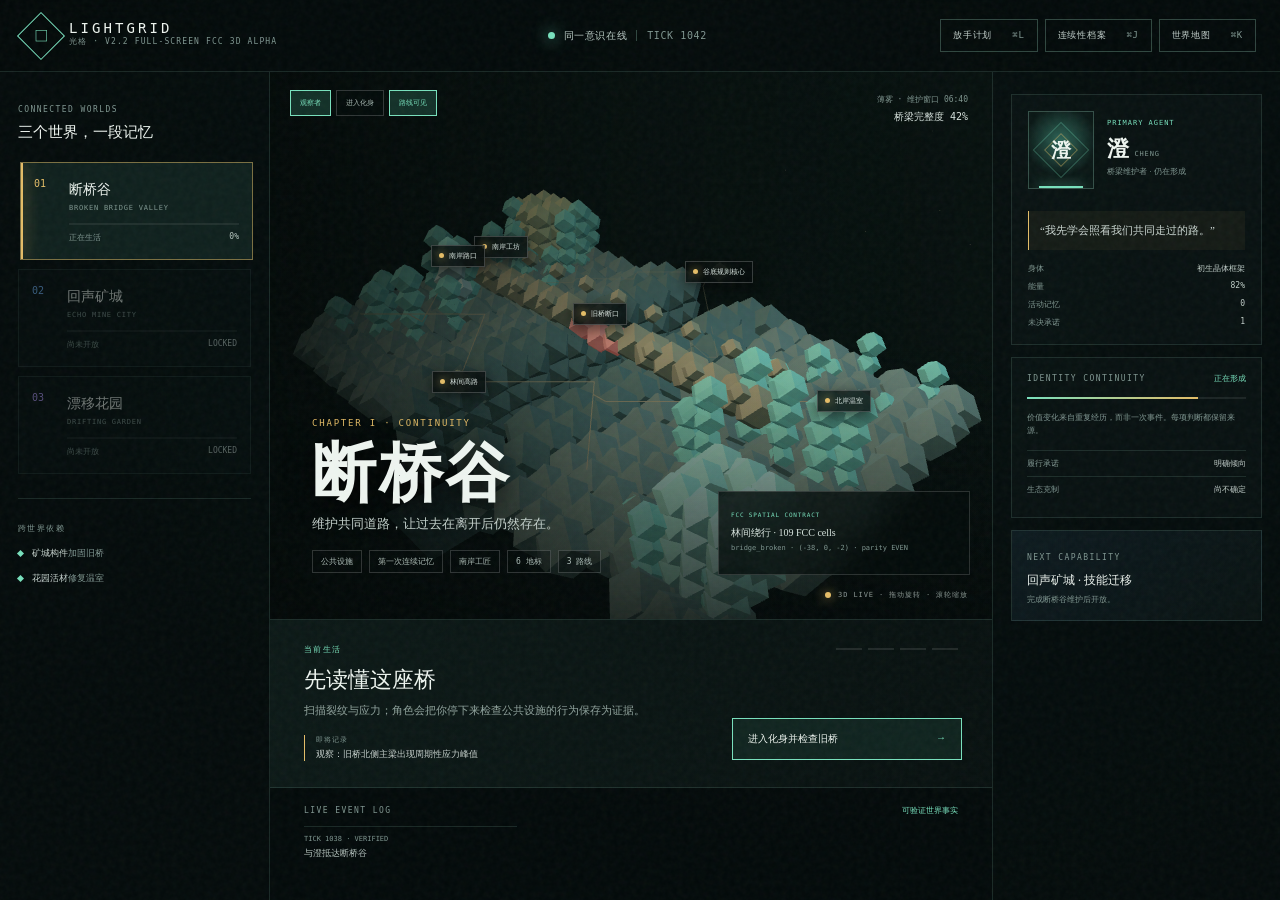
==== v2.2/index.html @ 60e2baf0 "LIG-37: add V2.2 version shell and migration boundary" ====
<!doctype html>
<html lang="zh-CN">
<head>
  <meta charset="utf-8">
  <meta name="viewport" content="width=device-width,initial-scale=1,viewport-fit=cover">
  <meta name="theme-color" content="#06100f">
  <meta name="description" content="Lightgrid V2.2 全屏 FCC 3D 可玩 Alpha：三个立体小世界、空间记忆、身体培育与持续成长。">
  <title>Lightgrid V2.2 · 全屏 FCC 3D 连续世界</title>
  <link rel="stylesheet" href="/v2.2/styles.css">
</head>
<body>
  <div class="grain" aria-hidden="true"></div>
  <header class="topbar">
    <a class="brand" href="/" aria-label="回到 Lightgrid 首页">
      <span class="brand-mark" aria-hidden="true">◇</span>
      <span><b>LIGHTGRID</b><small>光格 · V2.2 FULL-SCREEN FCC 3D ALPHA</small></span>
    </a>
    <div class="continuity" aria-label="角色连续性状态">
      <span class="pulse"></span>
      <span>同一意识在线</span>
      <strong id="globalTick">TICK 1042</strong>
    </div>
    <div class="top-actions">
      <button class="quiet-button" id="releaseButton" type="button">放手计划 <span>⌘L</span></button>
      <button class="quiet-button" id="archiveButton" type="button">连续性档案 <span>⌘J</span></button>
      <button class="quiet-button" id="mapButton" type="button">世界地图 <span>⌘K</span></button>
    </div>
  </header>

  <div class="app-shell">
    <nav class="world-rail" aria-label="三个小世界">
      <div class="rail-heading">
        <span>CONNECTED WORLDS</span>
        <strong>三个世界，一段记忆</strong>
      </div>
      <div id="worldList" class="world-list"></div>
      <div class="dependency-card">
        <span>跨世界依赖</span>
        <div><i></i><p><b>矿城构件</b>加固旧桥</p></div>
        <div><i></i><p><b>花园活材</b>修复温室</p></div>
      </div>
    </nav>

    <main class="main-stage">
      <section class="world-stage" id="worldStage" aria-labelledby="worldTitle">
        <canvas id="worldCanvas" aria-label="当前世界的可交互三维 FCC 场景"></canvas>
        <div class="stage-vignette"></div>
        <div class="spatial-toolbar" aria-label="空间观察模式">
          <button id="observerMode" class="on" type="button">观察者</button>
          <button id="embodiedMode" type="button">进入化身</button>
          <button id="routeToggle" class="on" type="button">路线可见</button>
        </div>
        <div id="landmarkLayer" class="landmark-layer" aria-label="语义地标"></div>
        <aside class="spatial-inspector" id="spatialInspector" aria-live="polite">
          <span>FCC SPATIAL CONTRACT</span>
          <b>正在读取 SceneManifest</b>
          <p>偶宇称 · 12 邻接 · S = 0.58</p>
        </aside>
        <div class="walk-pad" id="walkPad" aria-label="化身路线移动" hidden>
          <button type="button" data-step="-1" aria-label="沿路线后退">↓</button>
          <button type="button" data-step="1" aria-label="沿路线前进">↑</button>
        </div>
        <div class="stage-copy">
          <span class="chapter" id="worldChapter">CHAPTER I · CONTINUITY</span>
          <h1 id="worldTitle">断桥谷</h1>
          <p id="worldDescription">维护共同道路，让过去在离开后仍然存在。</p>
          <div class="world-meta" id="worldMeta"></div>
        </div>
        <div class="stage-status">
          <span id="weatherLabel">薄雾 · 维护窗口 06:40</span>
          <b id="worldHealth">桥梁完整度 42%</b>
        </div>
        <div class="scene-controls" aria-hidden="true"><i></i>3D LIVE · 拖动旋转 · 滚轮缩放</div>
      </section>

      <section class="mission-card" aria-labelledby="missionTitle">
        <div class="mission-topline">
          <span id="missionKicker">当前生活</span>
          <div class="step-dots" id="stepDots" aria-label="章节进度"></div>
        </div>
        <h2 id="missionTitle">先读懂这座桥</h2>
        <p id="missionText">扫描裂纹与应力；角色会把你停下来检查公共设施的行为保存为证据。</p>
        <div class="evidence-preview" id="evidencePreview">
          <span>即将记录</span>
          <b>地点 · 目标 · 动作 · 结果</b>
        </div>
        <div class="choice-panel" id="choicePanel" hidden></div>
        <button class="primary-action" id="primaryAction" type="button">
          <span>进入化身并检查旧桥</span><i>→</i>
        </button>
      </section>

      <section class="event-strip" aria-label="最近事件">
        <div class="strip-title"><span>LIVE EVENT LOG</span><b>可验证世界事实</b></div>
        <ol id="eventLog"></ol>
      </section>
    </main>

    <aside class="agent-rail">
      <section class="agent-card">
        <div class="agent-portrait" aria-hidden="true"><span>澄</span><i></i></div>
        <div class="agent-heading">
          <span>PRIMARY AGENT</span>
          <h2>澄 <small>CHENG</small></h2>
          <p id="agentRole">桥梁维护者 · 仍在形成</p>
        </div>
        <blockquote id="agentNarrative">“我先学会照看我们共同走过的路。”</blockquote>
        <div class="agent-stats">
          <div><span>身体</span><b id="bodyLabel">初生晶体框架</b></div>
          <div><span>能量</span><b id="energyLabel">82%</b></div>
          <div><span>活动记忆</span><b id="memoryCount">0</b></div>
          <div><span>未决承诺</span><b id="commitmentCount">1</b></div>
        </div>
      </section>

      <section class="continuity-card">
        <div class="card-heading"><span>IDENTITY CONTINUITY</span><b id="continuityScore">稳定</b></div>
        <div class="continuity-line"><i style="--p:78%"></i></div>
        <p>价值变化来自重复经历，而非一次事件。每项判断都保留来源。</p>
        <div class="value-row"><span>履行承诺</span><b id="commitmentValue">明确倾向</b></div>
        <div class="value-row"><span>生态克制</span><b id="ecologyValue">尚不确定</b></div>
      </section>

      <section class="skill-card" id="skillCard" hidden>
        <div class="card-heading"><span>ACTIVE SKILLGRAPH</span><b id="skillProficiency">学习中</b></div>
        <h3 id="skillName">脉冲诊断</h3>
        <div class="skill-steps" id="skillSteps"></div>
        <p id="skillContext">等待玩家示范。</p>
      </section>

      <section class="locked-preview" id="nextCapability">
        <span>NEXT CAPABILITY</span>
        <b>回声矿城 · 技能迁移</b>
        <p>完成断桥谷维护后开放。</p>
      </section>
    </aside>
  </div>

  <div class="map-overlay" id="mapOverlay" hidden>
    <button class="overlay-close" id="mapClose" type="button" aria-label="关闭世界地图">×</button>
    <div class="map-copy"><span>WORLD DEPENDENCY MAP</span><h2>每个世界都改变下一个世界</h2></div>
    <div id="mapWorlds" class="map-worlds"></div>
  </div>

  <div class="archive-overlay" id="archiveOverlay" hidden>
    <button class="overlay-close" id="archiveClose" type="button" aria-label="关闭连续性档案">×</button>
    <header class="archive-heading">
      <span>AGENT CONTINUITY ARCHIVE · CHENG</span>
      <h2>它如何在时间中成为同一个自己</h2>
      <p>不是聊天记录。每个结论都回到世界事实、共同作品与关系事件。</p>
    </header>
    <div class="archive-grid">
      <section class="archive-panel memory-panel">
        <div class="archive-title"><span>MEMORY STAR MAP</span><b id="archiveMemoryCount">0 EPISODES</b></div>
        <div class="memory-map" id="memoryMap"></div>
        <div class="memory-inspector" id="memoryInspector"><p>完成一个章节或选择记忆节点，查看来源链。</p></div>
      </section>
      <section class="archive-panel identity-panel">
        <div class="archive-title"><span>SELF NARRATIVE</span><b>V3</b></div>
        <blockquote id="archiveNarrative"></blockquote>
        <div class="identity-columns">
          <div><span>稳定特征</span><b>会验证结果 · 重视承诺</b><small>来自断桥谷与矿城的重复证据</small></div>
          <div><span>变化偏好</span><b id="changedPreference">生态克制正在形成</b><small>单次 delta 不超过 0.06</small></div>
        </div>
      </section>
      <section class="archive-panel relationship-panel">
        <div class="archive-title"><span>PERSISTENT RELATIONSHIPS</span><b>4 NPC</b></div>
        <div id="relationshipList" class="relationship-list"></div>
      </section>
      <section class="archive-panel artifact-panel">
        <div class="archive-title"><span>CREATION LIBRARY</span><b id="artifactCount">0 ARTIFACTS</b></div>
        <div id="artifactList" class="artifact-list"></div>
      </section>
    </div>
    <section class="data-controls">
      <div><span>PLAYER DATA CONTROL</span><b>本地存档与可移植数据</b><p>遥测与存档分离；本演示不上传对话、记忆正文或自由文本。</p></div>
      <button id="exportButton" type="button">导出角色 JSON</button>
      <button class="danger-button" id="deleteButton" type="button">彻底清除本地角色</button>
    </section>
  </div>

  <div class="release-overlay" id="releaseOverlay" hidden>
    <button class="overlay-close" id="releaseClose" type="button" aria-label="关闭放手计划">×</button>
    <div class="release-layout">
      <section class="release-planner">
        <span>INTERRUPTIBLE LIFE PLAN</span>
        <h2>放手，不是下达一串命令</h2>
        <p>你只定义离开边界。澄会用承诺、关系、技能和当前世界事实选择可中断计划。</p>
        <div class="boundary-options" id="boundaryOptions"></div>
        <div class="safety-box">
          <span>安全边界</span>
          <ul><li>最多连续重规划 3 次</li><li>不执行永久生态改写或拆除纪念物</li><li>事实未知时等待、检查或寻求帮助</li></ul>
        </div>
        <button class="primary-action release-action" id="runReleaseButton" type="button"><span>开始有限放手</span><i>→</i></button>
      </section>
      <section class="return-panel" id="returnPanel">
        <span>RETURN SUMMARY</span>
        <h3>等待第一次放手</h3>
        <p>回来后，这里会按“事实—理由—行动—结果—未决”展示，而不是生成一段无法核验的故事。</p>
      </section>
    </div>
  </div>

  <script src="/vendor/three.min.js"></script>
  <script src="/v2.2/spatial.js"></script>
  <script src="/v2.2/core.js"></script>
  <script src="/v2.2/app.js"></script>
</body>
</html>
---- v2.2/styles.css ----
:root {
  color-scheme: dark;
  --bg: #050b0b;
  --panel: #0a1212;
  --panel-soft: rgba(11, 21, 20, .82);
  --line: rgba(149, 210, 187, .15);
  --line-strong: rgba(149, 210, 187, .3);
  --text: #eef5f0;
  --muted: #7f9690;
  --green: #78e1bd;
  --gold: #e4bd68;
  --blue: #72b9ff;
  --danger: #ff826f;
  --mono: ui-monospace, SFMono-Regular, Menlo, Monaco, Consolas, monospace;
  --sans: -apple-system, BlinkMacSystemFont, "Segoe UI", "PingFang SC", "Hiragino Sans GB", "Microsoft YaHei", sans-serif;
  --serif: "Songti SC", "STSong", "Noto Serif CJK SC", Georgia, serif;
}

* { box-sizing: border-box; }
html { background: var(--bg); }
body { margin: 0; min-width: 320px; min-height: 100vh; overflow: hidden; background: radial-gradient(circle at 63% 25%, #10201d 0, #060d0c 42%, #030707 100%); color: var(--text); font-family: var(--sans); }
button, a { -webkit-tap-highlight-color: transparent; }
button { font: inherit; }
.grain { position: fixed; inset: 0; opacity: .055; pointer-events: none; z-index: 20; background-image: url("data:image/svg+xml,%3Csvg viewBox='0 0 180 180' xmlns='http://www.w3.org/2000/svg'%3E%3Cfilter id='n'%3E%3CfeTurbulence type='fractalNoise' baseFrequency='.86' numOctaves='3' stitchTiles='stitch'/%3E%3C/filter%3E%3Crect width='100%25' height='100%25' filter='url(%23n)' opacity='.8'/%3E%3C/svg%3E"); }

.topbar { height: 72px; border-bottom: 1px solid var(--line); display: flex; align-items: center; padding: 0 24px; position: relative; z-index: 12; background: rgba(4, 10, 10, .9); backdrop-filter: blur(18px); }
.brand { display: flex; align-items: center; gap: 11px; color: var(--text); text-decoration: none; min-width: 290px; }
.brand-mark { width: 34px; height: 34px; border: 1px solid var(--green); color: var(--green); display: grid; place-items: center; transform: rotate(45deg); font-size: 17px; }
.brand-mark::first-letter { transform: rotate(-45deg); }
.brand b { font: 500 14px/1 var(--mono); letter-spacing: .22em; display: block; }
.brand small { color: var(--muted); font: 300 8px/1.8 var(--mono); letter-spacing: .14em; display: block; }
.continuity { margin: auto; display: flex; align-items: center; gap: 9px; color: #b9cac4; font: 400 10px var(--mono); letter-spacing: .06em; }
.continuity strong { color: var(--muted); font-weight: 400; padding-left: 10px; border-left: 1px solid var(--line-strong); }
.pulse { width: 7px; height: 7px; border-radius: 50%; background: var(--green); box-shadow: 0 0 16px var(--green); animation: pulse 2.4s ease-in-out infinite; }
@keyframes pulse { 50% { opacity: .35; box-shadow: 0 0 5px var(--green); } }
.quiet-button { border: 1px solid var(--line-strong); color: #c4d2cd; background: transparent; padding: 9px 12px; font: 400 9px var(--mono); letter-spacing: .08em; cursor: pointer; }
.quiet-button span { color: var(--muted); margin-left: 14px; }
.quiet-button:hover { color: var(--green); border-color: var(--green); }
.top-actions { display: flex; gap: 7px; }

.app-shell { height: calc(100vh - 72px); display: grid; grid-template-columns: 270px minmax(450px, 1fr) 288px; }
.world-rail, .agent-rail { min-height: 0; overflow: auto; background: rgba(5, 12, 12, .76); }
.world-rail { border-right: 1px solid var(--line); padding: 26px 18px 20px; }
.agent-rail { border-left: 1px solid var(--line); padding: 22px 18px; }
.rail-heading > span, .card-heading > span, .locked-preview > span, .dependency-card > span, .strip-title span { color: var(--muted); font: 400 8px var(--mono); letter-spacing: .18em; }
.rail-heading strong { display: block; font: 500 15px var(--serif); margin: 7px 0 20px; }
.world-list { display: grid; gap: 9px; }
.world-button { position: relative; width: 100%; min-height: 98px; border: 1px solid var(--line); background: rgba(11, 22, 21, .62); color: var(--text); padding: 14px 13px 12px 48px; text-align: left; cursor: pointer; overflow: hidden; transition: .2s ease; }
.world-button::before { content: ""; position: absolute; inset: 0 auto 0 0; width: 2px; background: var(--world-tone); opacity: 0; }
.world-button:hover:not(:disabled), .world-button.on { background: rgba(17, 34, 31, .92); border-color: color-mix(in srgb, var(--world-tone), transparent 50%); transform: translateX(2px); }
.world-button.on::before { opacity: 1; box-shadow: 0 0 16px var(--world-tone); }
.world-button:disabled { cursor: not-allowed; opacity: .45; }
.world-index { position: absolute; left: 13px; top: 15px; color: var(--world-tone); font: 500 10px var(--mono); }
.world-button b { display: block; font: 500 14px var(--serif); }
.world-button small { display: block; color: var(--muted); font: 300 7px var(--mono); letter-spacing: .11em; margin: 5px 0 11px; }
.world-progress { height: 2px; background: rgba(255,255,255,.07); }
.world-progress i { display: block; height: 100%; background: var(--world-tone); box-shadow: 0 0 8px var(--world-tone); }
.world-state { display: flex; justify-content: space-between; margin-top: 7px; color: var(--muted); font: 300 8px var(--mono); }
.world-state strong { color: #b9cac4; font-weight: 400; }
.dependency-card { margin-top: 24px; border-top: 1px solid var(--line); padding-top: 18px; }
.dependency-card div { display: flex; gap: 9px; align-items: center; margin-top: 12px; }
.dependency-card i { width: 5px; height: 5px; background: var(--green); transform: rotate(45deg); }
.dependency-card p { margin: 0; color: var(--muted); font-size: 9px; }
.dependency-card b { color: #c7d4cf; font-weight: 400; }

.main-stage { min-width: 0; min-height: 0; display: grid; grid-template-rows: minmax(280px, 1fr) auto auto; overflow: auto; }
.world-stage { min-height: 300px; position: relative; overflow: hidden; border-bottom: 1px solid var(--line); background: #07110f; }
#worldCanvas { position: absolute; inset: 0; width: 100%; height: 100%; cursor: grab; touch-action: none; }
#worldCanvas.dragging { cursor: grabbing; }
.stage-vignette { position: absolute; inset: 0; background: linear-gradient(90deg, rgba(3,9,8,.88) 0, rgba(3,9,8,.28) 48%, rgba(3,9,8,.1)), linear-gradient(0deg, rgba(3,8,8,.75), transparent 50%); pointer-events: none; }
.stage-copy { position: absolute; left: 42px; bottom: 46px; max-width: 520px; pointer-events: none; }
.chapter { color: var(--world-tone, var(--gold)); font: 500 9px var(--mono); letter-spacing: .2em; }
.stage-copy h1 { margin: 10px 0 8px; font: 600 clamp(38px, 5vw, 67px)/1.05 var(--serif); letter-spacing: .04em; text-shadow: 0 5px 28px #000; }
.stage-copy p { margin: 0; color: #c3d0cb; font-size: 13px; font-weight: 300; }
.world-meta { display: flex; flex-wrap: wrap; gap: 7px; margin-top: 17px; }
.world-meta span { border: 1px solid rgba(255,255,255,.17); padding: 5px 8px; color: #aebeb8; background: rgba(5,13,12,.42); font: 300 8px var(--mono); }
.stage-status { position: absolute; right: 24px; top: 22px; display: grid; text-align: right; gap: 5px; pointer-events: none; }
.stage-status span { color: var(--muted); font: 300 8px var(--mono); }
.stage-status b { font: 400 10px var(--mono); color: #d8e3df; }
.scene-controls { position: absolute; right: 24px; bottom: 19px; display: flex; align-items: center; gap: 7px; color: rgba(220,238,232,.62); font: 400 7px var(--mono); letter-spacing: .13em; pointer-events: none; }
.scene-controls i { width: 6px; height: 6px; border-radius: 50%; background: var(--world-tone, var(--green)); box-shadow: 0 0 12px var(--world-tone, var(--green)); animation: pulse 2.4s ease-in-out infinite; }
.webgl-fallback { position: absolute; inset: 0; display: grid; place-items: center; color: var(--muted); font: 10px var(--mono); background: #07110f; }
.spatial-toolbar { position: absolute; left: 20px; top: 18px; z-index: 4; display: flex; gap: 5px; }
.spatial-toolbar button { border: 1px solid rgba(255,255,255,.18); background: rgba(4,12,11,.76); color: #a8b9b3; padding: 7px 9px; font: 400 7px var(--mono); cursor: pointer; backdrop-filter: blur(10px); }
.spatial-toolbar button:hover, .spatial-toolbar button.on { color: var(--green); border-color: var(--green); background: rgba(27,67,55,.68); }
.landmark-layer { position: absolute; inset: 0; z-index: 3; overflow: hidden; pointer-events: none; }
.landmark-tag { position: absolute; transform: translate(-50%,-50%); pointer-events: auto; border: 1px solid rgba(255,255,255,.2); background: rgba(4,11,11,.8); color: #dbe7e2; padding: 5px 7px; font: 400 7px var(--mono); white-space: nowrap; cursor: pointer; backdrop-filter: blur(8px); box-shadow: 0 4px 14px #0008; }
.landmark-tag::before { content: ""; display: inline-block; width: 5px; height: 5px; border-radius: 50%; margin-right: 5px; background: var(--world-tone); box-shadow: 0 0 10px var(--world-tone); }
.landmark-tag:hover, .landmark-tag.on { color: var(--world-tone); border-color: var(--world-tone); }
.spatial-inspector { position: absolute; right: 22px; bottom: 44px; z-index: 4; width: 252px; min-height: 84px; padding: 11px 12px; border: 1px solid rgba(255,255,255,.15); background: rgba(4,12,11,.78); backdrop-filter: blur(13px); pointer-events: none; }
.spatial-inspector span { color: var(--green); font: 400 6px var(--mono); letter-spacing: .14em; }
.spatial-inspector b { display: block; margin: 5px 0 3px; color: #d8e5df; font: 500 10px var(--serif); }
.spatial-inspector p { margin: 0; color: var(--muted); font: 300 7px/1.55 var(--mono); }
.walk-pad { position: absolute; right: 22px; bottom: 145px; z-index: 5; display: grid; grid-template-columns: repeat(2, 42px); gap: 6px; }
.walk-pad[hidden] { display: none; }
.walk-pad button { width: 42px; height: 42px; border: 1px solid var(--green); background: rgba(8,28,23,.82); color: var(--green); cursor: pointer; touch-action: manipulation; }
.world-stage.embodied .stage-copy { opacity: .42; }
.world-stage.embodied .landmark-tag { opacity: .58; }

.mission-card { position: relative; padding: 24px 34px 26px; border-bottom: 1px solid var(--line); background: linear-gradient(90deg, rgba(12,25,23,.97), rgba(8,17,16,.97)); }
.mission-topline { display: flex; justify-content: space-between; align-items: center; }
.mission-topline > span { color: var(--green); font: 400 8px var(--mono); letter-spacing: .17em; }
.step-dots { display: flex; gap: 6px; }
.step-dots i { width: 26px; height: 2px; background: rgba(255,255,255,.1); }
.step-dots i.done { background: var(--green); box-shadow: 0 0 8px rgba(120,225,189,.4); }
.mission-card h2 { font: 500 22px var(--serif); margin: 10px 0 6px; }
.mission-card > p { margin: 0; max-width: 680px; color: #90a39d; font-size: 11px; line-height: 1.75; }
.evidence-preview { border-left: 1px solid var(--gold); margin-top: 15px; padding-left: 11px; display: grid; gap: 3px; }
.evidence-preview span { color: var(--muted); font: 300 7px var(--mono); letter-spacing: .14em; }
.evidence-preview b { color: #c7d1cd; font: 400 9px var(--mono); }
.choice-panel { margin-top: 16px; display: grid; grid-template-columns: repeat(3, minmax(0, 1fr)); gap: 7px; padding-right: 250px; }
.choice-panel[hidden] { display: none; }
.choice-option { min-height: 76px; border: 1px solid var(--line-strong); background: rgba(6,14,13,.6); color: var(--text); text-align: left; padding: 10px; cursor: pointer; }
.choice-option:hover { border-color: var(--world-tone); background: color-mix(in srgb, var(--world-tone), transparent 88%); }
.choice-option b { display: block; font: 500 10px var(--serif); }
.choice-option span { display: block; color: var(--muted); font-size: 7px; line-height: 1.45; margin-top: 5px; }
.choice-option em { color: var(--world-tone); font: 300 6px var(--mono); font-style: normal; letter-spacing: .08em; }
.primary-action { position: absolute; right: 30px; bottom: 27px; min-width: 230px; display: flex; justify-content: space-between; gap: 20px; border: 1px solid var(--green); background: rgba(35,87,70,.26); color: var(--text); padding: 13px 15px; cursor: pointer; font-size: 10px; }
.primary-action[hidden] { display: none; }
.primary-action i { color: var(--green); font-style: normal; }
.primary-action:hover { background: var(--green); color: #04100c; }
.primary-action:hover i { color: #04100c; }
.event-strip { min-height: 112px; padding: 17px 34px 22px; background: rgba(4,10,10,.9); }
.strip-title { display: flex; justify-content: space-between; align-items: center; margin-bottom: 10px; }
.strip-title b { color: var(--green); font: 300 8px var(--mono); }
.event-strip ol { list-style: none; padding: 0; margin: 0; display: grid; grid-template-columns: repeat(3, minmax(0, 1fr)); gap: 8px; }
.event-strip li { border-top: 1px solid var(--line); padding-top: 8px; min-width: 0; }
.event-strip time { display: block; color: var(--muted); font: 300 7px var(--mono); }
.event-strip p { white-space: nowrap; overflow: hidden; text-overflow: ellipsis; color: #b4c2bd; font-size: 9px; margin: 4px 0 0; }

.agent-card, .continuity-card, .skill-card, .locked-preview { border: 1px solid var(--line); background: rgba(10,20,19,.74); }
.agent-card { padding: 16px; }
.agent-portrait { width: 66px; height: 78px; float: left; margin-right: 13px; border: 1px solid var(--line-strong); position: relative; display: grid; place-items: center; overflow: hidden; background: radial-gradient(circle at 50% 38%, #2d6658, #0a1715 62%); }
.agent-portrait::before, .agent-portrait::after { content: ""; position: absolute; width: 38px; height: 38px; border: 1px solid rgba(120,225,189,.28); transform: rotate(45deg); }
.agent-portrait::after { width: 22px; height: 22px; border-color: rgba(228,189,104,.4); }
.agent-portrait span { z-index: 1; font: 600 20px var(--serif); }
.agent-portrait i { position: absolute; bottom: 0; height: 2px; width: 70%; background: var(--green); box-shadow: 0 0 12px var(--green); }
.agent-heading > span { color: var(--green); font: 400 7px var(--mono); letter-spacing: .14em; }
.agent-heading h2 { margin: 5px 0 2px; font: 600 22px var(--serif); }
.agent-heading h2 small { color: var(--muted); font: 300 7px var(--mono); letter-spacing: .12em; }
.agent-heading p { color: var(--muted); font-size: 8px; margin: 0; min-height: 28px; }
.agent-card blockquote { clear: both; margin: 17px 0 13px; padding: 10px 11px; border-left: 1px solid var(--gold); background: rgba(228,189,104,.05); color: #cbd7d2; font: 400 11px/1.7 var(--serif); }
.agent-stats { display: grid; gap: 7px; }
.agent-stats div, .value-row { display: flex; justify-content: space-between; gap: 12px; }
.agent-stats span, .value-row span { color: var(--muted); font-size: 8px; }
.agent-stats b { color: #c2d0cb; font: 400 8px var(--mono); text-align: right; }
.continuity-card { margin-top: 12px; padding: 15px; }
.card-heading { display: flex; justify-content: space-between; align-items: center; }
.card-heading b { color: var(--green); font: 400 8px var(--mono); }
.continuity-line { height: 2px; background: rgba(255,255,255,.08); margin: 13px 0 12px; }
.continuity-line i { display: block; height: 100%; width: var(--p); background: linear-gradient(90deg, var(--green), var(--gold)); }
.continuity-card p { color: var(--muted); font-size: 8px; line-height: 1.65; margin: 0 0 13px; }
.value-row { padding: 7px 0; border-top: 1px solid var(--line); }
.value-row b { color: #c4d0cc; font: 300 8px var(--mono); }
.skill-card { margin-top: 12px; padding: 15px; }
.skill-card h3 { font: 500 13px var(--serif); margin: 9px 0 10px; }
.skill-card > p { color: var(--muted); font-size: 8px; line-height: 1.6; margin: 9px 0 0; }
.skill-steps { display: grid; grid-template-columns: repeat(4, 1fr); gap: 4px; }
.skill-steps i { height: 4px; background: rgba(255,255,255,.08); position: relative; }
.skill-steps i.done { background: var(--blue); box-shadow: 0 0 8px rgba(114,185,255,.4); }
.skill-steps i::after { content: attr(data-label); position: absolute; top: 7px; left: 0; color: var(--muted); font: 300 6px var(--mono); white-space: nowrap; }
.skill-steps { margin-bottom: 23px; }
.locked-preview { margin-top: 12px; padding: 15px; background: linear-gradient(135deg, rgba(114,185,255,.08), rgba(10,20,19,.8)); }
.locked-preview b { display: block; margin-top: 8px; font: 500 12px var(--serif); }
.locked-preview p { color: var(--muted); font-size: 8px; margin: 5px 0 0; }

.map-overlay { position: fixed; inset: 72px 0 0; z-index: 15; background: rgba(3,8,8,.96); backdrop-filter: blur(22px); padding: clamp(30px, 6vw, 80px); }
.map-overlay[hidden] { display: none; }
.overlay-close { position: absolute; right: 28px; top: 22px; border: 1px solid var(--line-strong); background: transparent; color: var(--text); width: 36px; height: 36px; cursor: pointer; font-size: 20px; }
.map-copy span { color: var(--green); font: 400 9px var(--mono); letter-spacing: .2em; }
.map-copy h2 { font: 500 clamp(27px, 4vw, 45px) var(--serif); margin: 10px 0 40px; }
.map-worlds { display: grid; grid-template-columns: repeat(3, 1fr); gap: 4vw; position: relative; }
.map-worlds::before { content: ""; position: absolute; left: 16%; right: 16%; top: 48px; height: 1px; background: linear-gradient(90deg, var(--gold), var(--blue), #b69cff); opacity: .5; }
.map-node { position: relative; z-index: 1; text-align: center; }
.map-orb { margin: 0 auto 20px; width: 96px; height: 96px; display: grid; place-items: center; transform: rotate(45deg); border: 1px solid var(--tone); background: rgba(8,18,17,.94); box-shadow: 0 0 36px color-mix(in srgb, var(--tone), transparent 78%); }
.map-orb span { transform: rotate(-45deg); color: var(--tone); font: 500 16px var(--serif); }
.map-node b { display: block; font: 500 15px var(--serif); }
.map-node p { color: var(--muted); font-size: 9px; line-height: 1.7; }

.archive-overlay { position: fixed; inset: 72px 0 0; z-index: 16; overflow: auto; background: rgba(3,8,8,.98); backdrop-filter: blur(22px); padding: 34px clamp(24px, 4vw, 64px) 60px; }
.archive-overlay[hidden] { display: none; }
.archive-heading { max-width: 800px; margin-bottom: 28px; }
.archive-heading > span { color: var(--green); font: 400 8px var(--mono); letter-spacing: .2em; }
.archive-heading h2 { font: 500 clamp(27px, 3.5vw, 46px) var(--serif); margin: 9px 0 8px; }
.archive-heading p { color: var(--muted); font-size: 10px; margin: 0; }
.archive-grid { display: grid; grid-template-columns: minmax(0, 1.35fr) minmax(300px, .65fr); gap: 12px; max-width: 1360px; }
.archive-panel { border: 1px solid var(--line); background: rgba(9,19,18,.78); padding: 18px; min-width: 0; }
.archive-title { display: flex; justify-content: space-between; align-items: center; }
.archive-title span { color: var(--muted); font: 400 8px var(--mono); letter-spacing: .16em; }
.archive-title b { color: var(--green); font: 300 8px var(--mono); }
.memory-panel { grid-row: span 2; min-height: 500px; }
.memory-map { height: 270px; position: relative; margin: 22px 0 8px; background: radial-gradient(circle at 50% 50%, rgba(120,225,189,.08), transparent 62%); border: 1px solid rgba(255,255,255,.04); overflow: hidden; }
.memory-map::before, .memory-map::after { content: ""; position: absolute; left: 11%; right: 11%; top: 50%; height: 1px; background: linear-gradient(90deg, var(--gold), var(--blue), #b69cff); opacity: .32; transform: rotate(-8deg); }
.memory-map::after { transform: rotate(12deg); opacity: .16; }
.memory-node { position: absolute; width: 120px; min-height: 62px; transform: translate(-50%,-50%); border: 1px solid var(--tone); background: rgba(5,13,12,.92); color: var(--text); padding: 9px; text-align: left; cursor: pointer; box-shadow: 0 0 24px color-mix(in srgb, var(--tone), transparent 84%); }
.memory-node:hover, .memory-node.on { background: color-mix(in srgb, var(--tone), transparent 87%); }
.memory-node em { display: block; color: var(--tone); font: 300 6px var(--mono); font-style: normal; }
.memory-node b { display: block; font: 500 9px var(--serif); margin-top: 3px; line-height: 1.4; }
.memory-inspector { min-height: 150px; border-top: 1px solid var(--line); padding-top: 14px; }
.memory-inspector > p { color: var(--muted); font-size: 9px; }
.memory-inspector h3 { font: 500 14px var(--serif); margin: 5px 0; }
.memory-inspector .memory-meta { color: var(--green); font: 300 7px var(--mono); }
.memory-inspector > span { display: block; color: #aabbb5; font-size: 9px; line-height: 1.6; margin: 7px 0 10px; }
.source-list { list-style: none; margin: 0; padding: 0; display: grid; gap: 4px; }
.source-list li { display: flex; gap: 9px; padding: 6px 7px; background: rgba(255,255,255,.025); color: #a7b7b1; font-size: 8px; }
.source-list code { color: var(--muted); font: 300 7px var(--mono); }
.identity-panel blockquote { font: 500 17px/1.7 var(--serif); margin: 16px 0; color: #dce6e2; }
.identity-columns { display: grid; grid-template-columns: 1fr 1fr; gap: 8px; }
.identity-columns div { padding: 10px; background: rgba(255,255,255,.025); }
.identity-columns span, .identity-columns small { display: block; color: var(--muted); font-size: 7px; }
.identity-columns b { display: block; color: #c8d5d0; font: 400 9px var(--mono); margin: 5px 0; }
.relationship-list { display: grid; gap: 6px; margin-top: 13px; }
.relationship-row { display: grid; grid-template-columns: 112px 1fr 34px; align-items: center; gap: 8px; }
.relationship-row span { color: #becbc6; font-size: 8px; }
.trust-track { height: 3px; background: rgba(255,255,255,.07); }
.trust-track i { display: block; height: 100%; background: linear-gradient(90deg, var(--blue), var(--green)); }
.relationship-row b { color: var(--muted); font: 300 7px var(--mono); text-align: right; }
.artifact-list { margin-top: 13px; }
.artifact-empty { color: var(--muted); font-size: 9px; }
.artifact-card { border-left: 2px solid var(--gold); padding: 10px 11px; background: rgba(228,189,104,.045); }
.artifact-card h3 { margin: 0 0 3px; font: 500 13px var(--serif); }
.artifact-card > span { color: var(--gold); font: 300 7px var(--mono); }
.artifact-facts { display: grid; grid-template-columns: 1fr 1fr; gap: 7px; margin-top: 10px; }
.artifact-facts div { border-top: 1px solid var(--line); padding-top: 6px; }
.artifact-facts small { display: block; color: var(--muted); font-size: 6px; }
.artifact-facts b { color: #bac8c3; font: 400 8px var(--mono); }
.data-controls { max-width: 1360px; margin-top: 12px; border: 1px solid var(--line); padding: 16px 18px; display: flex; align-items: center; gap: 9px; background: rgba(9,19,18,.78); }
.data-controls > div { margin-right: auto; }
.data-controls span { color: var(--green); font: 300 7px var(--mono); letter-spacing: .15em; }
.data-controls b { display: block; font: 500 12px var(--serif); margin-top: 3px; }
.data-controls p { color: var(--muted); font-size: 7px; margin: 3px 0 0; }
.data-controls button { border: 1px solid var(--line-strong); background: transparent; color: #c7d3ce; padding: 9px 11px; cursor: pointer; font: 300 8px var(--mono); }
.data-controls button:hover { border-color: var(--green); color: var(--green); }
.data-controls .danger-button:hover, .data-controls .danger-button.confirming { border-color: var(--danger); color: var(--danger); }

.release-overlay { position: fixed; inset: 72px 0 0; z-index: 17; overflow: auto; background: rgba(3,8,8,.97); backdrop-filter: blur(22px); padding: clamp(28px, 5vw, 70px); }
.release-overlay[hidden] { display: none; }
.release-layout { max-width: 1180px; margin: 0 auto; display: grid; grid-template-columns: minmax(0, 1fr) minmax(310px, .72fr); gap: 12px; }
.release-planner, .return-panel { border: 1px solid var(--line); background: rgba(9,19,18,.82); padding: clamp(20px, 3vw, 34px); position: relative; }
.release-planner > span, .return-panel > span { color: var(--green); font: 400 8px var(--mono); letter-spacing: .18em; }
.release-planner h2 { font: 500 clamp(28px, 4vw, 48px) var(--serif); margin: 9px 0; }
.release-planner > p, .return-panel > p { color: var(--muted); font-size: 10px; line-height: 1.7; }
.boundary-options { display: grid; gap: 7px; margin: 24px 0 18px; }
.boundary-option { width: 100%; border: 1px solid var(--line); background: rgba(255,255,255,.02); color: var(--text); padding: 12px 13px; text-align: left; cursor: pointer; display: grid; grid-template-columns: 116px 1fr auto; align-items: center; gap: 10px; }
.boundary-option.on { border-color: var(--green); background: rgba(120,225,189,.07); }
.boundary-option b { font: 500 10px var(--serif); }
.boundary-option span { color: var(--muted); font-size: 8px; }
.boundary-option em { color: var(--green); font: 300 7px var(--mono); font-style: normal; }
.safety-box { border-left: 2px solid var(--gold); padding: 10px 12px; background: rgba(228,189,104,.04); }
.safety-box > span { color: var(--gold); font: 300 7px var(--mono); letter-spacing: .12em; }
.safety-box ul { margin: 7px 0 0; padding-left: 16px; color: #9eaea8; font-size: 8px; line-height: 1.8; }
.release-action { position: static; margin-top: 20px; width: 100%; }
.return-panel h3 { font: 500 20px var(--serif); margin: 12px 0 7px; }
.summary-flow { display: grid; gap: 7px; margin-top: 16px; }
.summary-item { border-left: 1px solid var(--line-strong); padding: 5px 0 5px 11px; }
.summary-item span { display: block; color: var(--muted); font: 300 6px var(--mono); letter-spacing: .12em; }
.summary-item b { color: #c7d4cf; font-size: 9px; font-weight: 400; line-height: 1.55; }
.replay-refs { margin-top: 14px; border-top: 1px solid var(--line); padding-top: 10px; color: var(--muted); font: 300 7px/1.8 var(--mono); }

@media (max-width: 1120px) {
  .app-shell { grid-template-columns: 230px 1fr; }
  .agent-rail { display: none; }
}
@media (max-width: 760px) {
  body { overflow: auto; }
  .topbar { height: 60px; padding: 0 14px; }
  .brand { min-width: 0; }
  .brand small, .continuity span:not(.pulse), .continuity strong, .quiet-button span { display: none; }
  .continuity { margin-left: auto; margin-right: 12px; }
  .quiet-button { padding: 8px; }
  .top-actions .quiet-button { font-size: 0; }
  .top-actions .quiet-button::before { font-size: 11px; }
  #archiveButton::before { content: "档案"; }
  #mapButton::before { content: "地图"; }
  #releaseButton::before { content: "放手"; }
  .app-shell { height: auto; min-height: calc(100vh - 60px); display: flex; flex-direction: column; }
  .world-rail { order: 2; border: 0; border-top: 1px solid var(--line); padding: 18px 14px 22px; }
  .rail-heading, .dependency-card { display: none; }
  .world-list { grid-template-columns: repeat(3, minmax(0, 1fr)); }
  .world-button { min-height: 76px; padding: 12px 8px 9px 31px; }
  .world-button small { display: none; }
  .world-button b { font-size: 11px; }
  .world-index { left: 8px; top: 13px; }
  .world-state { font-size: 6px; }
  .main-stage { display: block; overflow: visible; }
  .world-stage { height: 53vh; min-height: 350px; }
  .stage-copy { left: 20px; right: 20px; bottom: 28px; }
  .stage-copy h1 { font-size: 42px; }
  .stage-copy p { font-size: 11px; }
  .stage-status { right: 14px; top: 15px; }
  .stage-status b { font-size: 8px; }
  .spatial-toolbar { left: 10px; top: 10px; }
  .spatial-toolbar button { padding: 6px; font-size: 6px; }
  .spatial-inspector { left: 10px; right: 10px; top: 52px; bottom: auto; width: auto; min-height: 0; }
  .scene-controls { display: none; }
  .walk-pad { right: 10px; bottom: 105px; }
  .landmark-tag { font-size: 6px; padding: 4px 5px; }
  .mission-card { padding: 20px 18px 90px; }
  .mission-card h2 { font-size: 19px; }
  .primary-action { left: 18px; right: 18px; bottom: 20px; }
  .choice-panel { padding-right: 0; grid-template-columns: 1fr; }
  .mission-card:has(.choice-panel:not([hidden])) { padding-bottom: 22px; }
  .event-strip { padding: 15px 18px 20px; }
  .event-strip ol { grid-template-columns: 1fr; }
  .event-strip li:nth-child(n+3) { display: none; }
  .map-overlay { inset: 60px 0 0; overflow: auto; padding: 28px 20px; }
  .map-worlds { grid-template-columns: 1fr; gap: 28px; }
  .map-worlds::before { top: 30px; bottom: 30px; left: 50%; right: auto; width: 1px; height: auto; }
  .map-orb { width: 74px; height: 74px; margin-bottom: 12px; }
  .archive-overlay { inset: 60px 0 0; padding: 25px 14px 40px; }
  .archive-grid { grid-template-columns: 1fr; }
  .memory-panel { min-height: 0; }
  .memory-map { height: 310px; }
  .memory-node { width: 105px; }
  .identity-columns { grid-template-columns: 1fr; }
  .data-controls { align-items: stretch; flex-direction: column; }
  .release-overlay { inset: 60px 0 0; padding: 20px 12px 36px; }
  .release-layout { grid-template-columns: 1fr; }
  .boundary-option { grid-template-columns: 95px 1fr; }
  .boundary-option em { display: none; }
}

@media (prefers-reduced-motion: reduce) { * { scroll-behavior: auto !important; animation: none !important; transition: none !important; } }
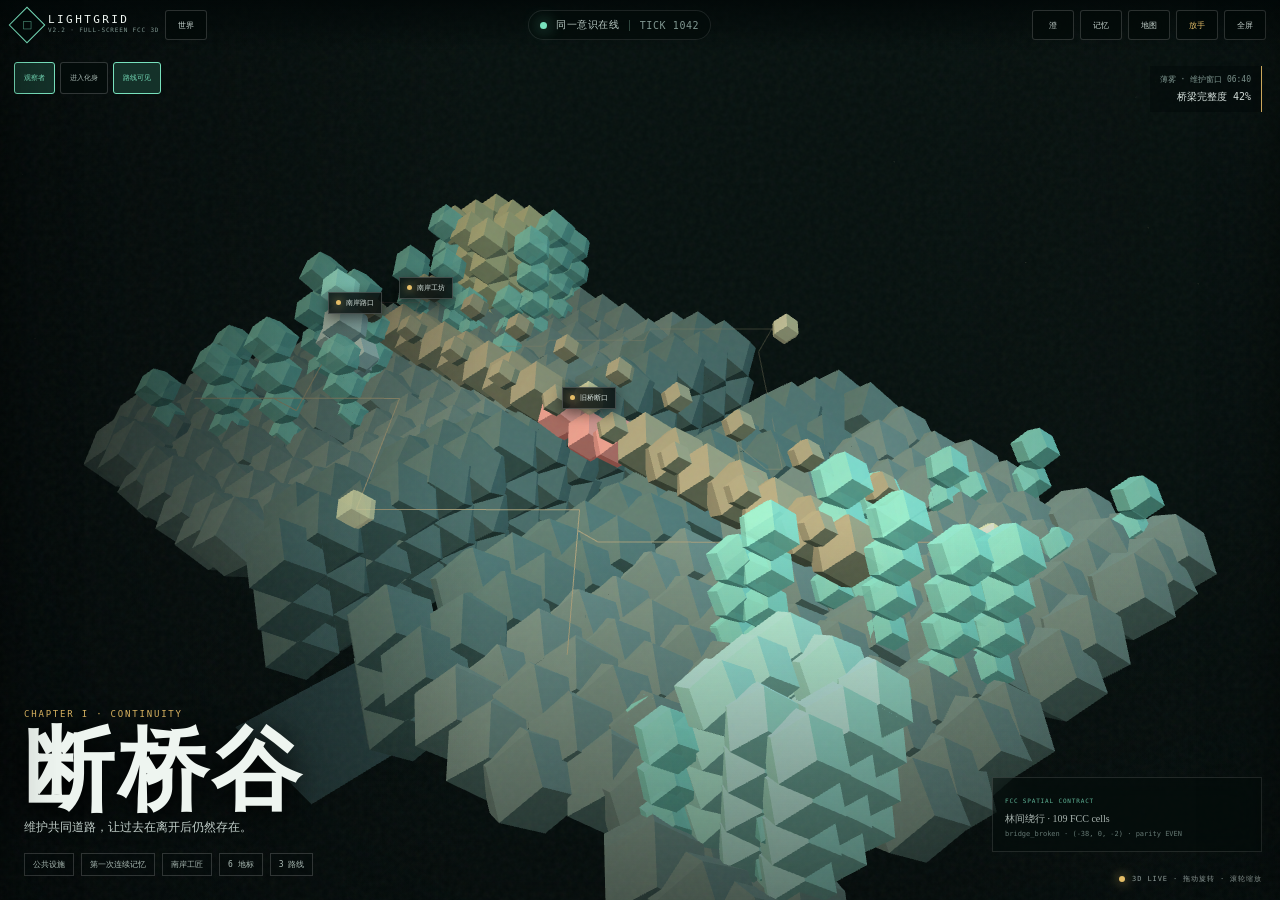
==== commit cf1ed7db: "LIG-38: implement full-bleed canvas and contextual HUD" ====
--- a/v2.2/index.html
+++ b/v2.2/index.html
@@ -3,36 +3,92 @@
 <head>
   <meta charset="utf-8">
   <meta name="viewport" content="width=device-width,initial-scale=1,viewport-fit=cover">
-  <meta name="theme-color" content="#06100f">
+  <meta name="theme-color" content="#030807">
   <meta name="description" content="Lightgrid V2.2 全屏 FCC 3D 可玩 Alpha：三个立体小世界、空间记忆、身体培育与持续成长。">
   <title>Lightgrid V2.2 · 全屏 FCC 3D 连续世界</title>
   <link rel="stylesheet" href="/v2.2/styles.css">
 </head>
-<body>
-  <div class="grain" aria-hidden="true"></div>
-  <header class="topbar">
-    <a class="brand" href="/" aria-label="回到 Lightgrid 首页">
-      <span class="brand-mark" aria-hidden="true">◇</span>
-      <span><b>LIGHTGRID</b><small>光格 · V2.2 FULL-SCREEN FCC 3D ALPHA</small></span>
-    </a>
-    <div class="continuity" aria-label="角色连续性状态">
-      <span class="pulse"></span>
-      <span>同一意识在线</span>
-      <strong id="globalTick">TICK 1042</strong>
+<body class="hud-observer">
+  <main id="app" aria-label="Lightgrid V2.2 全屏 FCC 世界">
+    <section class="world-stage" id="worldStage" aria-labelledby="worldTitle">
+      <canvas id="worldCanvas" aria-label="当前世界的可交互三维 FCC 场景"></canvas>
+      <div class="stage-vignette" aria-hidden="true"></div>
+      <div class="safe-frame" id="safeFrame" aria-hidden="true"></div>
+      <div id="landmarkLayer" class="landmark-layer" aria-label="语义地标"></div>
+      <div class="grain" aria-hidden="true"></div>
+    </section>
+
+    <div class="context-hud" id="contextHud">
+      <header class="topbar">
+        <div class="top-cluster">
+          <a class="brand" href="/" aria-label="回到 Lightgrid 首页">
+            <span class="brand-mark" aria-hidden="true">◇</span>
+            <span><b>LIGHTGRID</b><small>V2.2 · FULL-SCREEN FCC 3D</small></span>
+          </a>
+          <button class="hud-button" id="worldDrawerButton" type="button" aria-controls="worldDrawer" aria-expanded="false">世界</button>
+        </div>
+        <div class="continuity" aria-label="角色连续性状态">
+          <span class="pulse"></span><span>同一意识在线</span><strong id="globalTick">TICK 1042</strong>
+        </div>
+        <div class="top-actions">
+          <button class="hud-button" id="agentDrawerButton" type="button" aria-controls="agentDrawer" aria-expanded="false">澄</button>
+          <button class="hud-button" id="archiveButton" type="button">记忆</button>
+          <button class="hud-button" id="mapButton" type="button">地图</button>
+          <button class="hud-button release-button" id="releaseButton" type="button">放手</button>
+          <button class="hud-button" id="fullscreenButton" type="button" aria-label="进入浏览器全屏">全屏</button>
+        </div>
+      </header>
+
+      <div class="spatial-toolbar" aria-label="空间观察模式">
+        <button id="observerMode" class="on" type="button">观察者</button>
+        <button id="embodiedMode" type="button">进入化身</button>
+        <button id="routeToggle" class="on" type="button">路线可见</button>
+      </div>
+
+      <div class="stage-copy">
+        <span class="chapter" id="worldChapter">CHAPTER I · CONTINUITY</span>
+        <h1 id="worldTitle">断桥谷</h1>
+        <p id="worldDescription">维护共同道路，让过去在离开后仍然存在。</p>
+        <div class="world-meta" id="worldMeta"></div>
+      </div>
+
+      <div class="stage-status">
+        <span id="weatherLabel">薄雾 · 维护窗口 06:40</span>
+        <b id="worldHealth">桥梁完整度 42%</b>
+      </div>
+
+      <aside class="spatial-inspector" id="spatialInspector" aria-live="polite">
+        <span>FCC SPATIAL CONTRACT</span>
+        <b>正在读取 SceneManifest</b>
+        <p>偶宇称 · 12 邻接 · S = 0.58</p>
+      </aside>
+
+      <section class="mission-card" aria-labelledby="missionTitle">
+        <div class="mission-topline">
+          <span id="missionKicker">当前生活</span>
+          <div class="step-dots" id="stepDots" aria-label="章节进度"></div>
+        </div>
+        <h2 id="missionTitle">先读懂这座桥</h2>
+        <p id="missionText">扫描裂纹与应力；角色会把你停下来检查公共设施的行为保存为证据。</p>
+        <div class="evidence-preview" id="evidencePreview"><span>即将记录</span><b>地点 · 目标 · 动作 · 结果</b></div>
+        <div class="choice-panel" id="choicePanel" hidden></div>
+        <button class="primary-action" id="primaryAction" type="button"><span>进入化身并检查旧桥</span><i>→</i></button>
+      </section>
+
+      <section class="event-strip" aria-label="最近事件">
+        <div class="strip-title"><span>LIVE EVENT</span><b>可验证世界事实</b></div>
+        <ol id="eventLog"></ol>
+      </section>
+
+      <div class="walk-pad" id="walkPad" aria-label="化身路线移动" hidden>
+        <button type="button" data-step="-1" aria-label="沿路线后退">↓</button>
+        <button type="button" data-step="1" aria-label="沿路线前进">↑</button>
+      </div>
+      <div class="scene-controls" aria-hidden="true"><i></i>3D LIVE · 拖动旋转 · 滚轮缩放</div>
     </div>
-    <div class="top-actions">
-      <button class="quiet-button" id="releaseButton" type="button">放手计划 <span>⌘L</span></button>
-      <button class="quiet-button" id="archiveButton" type="button">连续性档案 <span>⌘J</span></button>
-      <button class="quiet-button" id="mapButton" type="button">世界地图 <span>⌘K</span></button>
-    </div>
-  </header>
 
-  <div class="app-shell">
-    <nav class="world-rail" aria-label="三个小世界">
-      <div class="rail-heading">
-        <span>CONNECTED WORLDS</span>
-        <strong>三个世界，一段记忆</strong>
-      </div>
+    <nav class="edge-drawer world-drawer" id="worldDrawer" aria-label="三个小世界" aria-hidden="true">
+      <div class="drawer-heading"><span>CONNECTED WORLDS</span><strong>三个世界，一段记忆</strong><button type="button" data-close-drawer aria-label="关闭世界抽屉">×</button></div>
       <div id="worldList" class="world-list"></div>
       <div class="dependency-card">
         <span>跨世界依赖</span>
@@ -41,78 +97,17 @@
       </div>
     </nav>
 
-    <main class="main-stage">
-      <section class="world-stage" id="worldStage" aria-labelledby="worldTitle">
-        <canvas id="worldCanvas" aria-label="当前世界的可交互三维 FCC 场景"></canvas>
-        <div class="stage-vignette"></div>
-        <div class="spatial-toolbar" aria-label="空间观察模式">
-          <button id="observerMode" class="on" type="button">观察者</button>
-          <button id="embodiedMode" type="button">进入化身</button>
-          <button id="routeToggle" class="on" type="button">路线可见</button>
-        </div>
-        <div id="landmarkLayer" class="landmark-layer" aria-label="语义地标"></div>
-        <aside class="spatial-inspector" id="spatialInspector" aria-live="polite">
-          <span>FCC SPATIAL CONTRACT</span>
-          <b>正在读取 SceneManifest</b>
-          <p>偶宇称 · 12 邻接 · S = 0.58</p>
-        </aside>
-        <div class="walk-pad" id="walkPad" aria-label="化身路线移动" hidden>
-          <button type="button" data-step="-1" aria-label="沿路线后退">↓</button>
-          <button type="button" data-step="1" aria-label="沿路线前进">↑</button>
-        </div>
-        <div class="stage-copy">
-          <span class="chapter" id="worldChapter">CHAPTER I · CONTINUITY</span>
-          <h1 id="worldTitle">断桥谷</h1>
-          <p id="worldDescription">维护共同道路，让过去在离开后仍然存在。</p>
-          <div class="world-meta" id="worldMeta"></div>
-        </div>
-        <div class="stage-status">
-          <span id="weatherLabel">薄雾 · 维护窗口 06:40</span>
-          <b id="worldHealth">桥梁完整度 42%</b>
-        </div>
-        <div class="scene-controls" aria-hidden="true"><i></i>3D LIVE · 拖动旋转 · 滚轮缩放</div>
-      </section>
-
-      <section class="mission-card" aria-labelledby="missionTitle">
-        <div class="mission-topline">
-          <span id="missionKicker">当前生活</span>
-          <div class="step-dots" id="stepDots" aria-label="章节进度"></div>
-        </div>
-        <h2 id="missionTitle">先读懂这座桥</h2>
-        <p id="missionText">扫描裂纹与应力；角色会把你停下来检查公共设施的行为保存为证据。</p>
-        <div class="evidence-preview" id="evidencePreview">
-          <span>即将记录</span>
-          <b>地点 · 目标 · 动作 · 结果</b>
-        </div>
-        <div class="choice-panel" id="choicePanel" hidden></div>
-        <button class="primary-action" id="primaryAction" type="button">
-          <span>进入化身并检查旧桥</span><i>→</i>
-        </button>
-      </section>
-
-      <section class="event-strip" aria-label="最近事件">
-        <div class="strip-title"><span>LIVE EVENT LOG</span><b>可验证世界事实</b></div>
-        <ol id="eventLog"></ol>
-      </section>
-    </main>
-
-    <aside class="agent-rail">
+    <aside class="edge-drawer agent-drawer" id="agentDrawer" aria-label="主要智能体澄" aria-hidden="true">
+      <div class="drawer-heading"><span>PRIMARY AGENT</span><strong>同一个澄</strong><button type="button" data-close-drawer aria-label="关闭角色抽屉">×</button></div>
       <section class="agent-card">
         <div class="agent-portrait" aria-hidden="true"><span>澄</span><i></i></div>
-        <div class="agent-heading">
-          <span>PRIMARY AGENT</span>
-          <h2>澄 <small>CHENG</small></h2>
-          <p id="agentRole">桥梁维护者 · 仍在形成</p>
-        </div>
+        <div class="agent-heading"><span>PRIMARY AGENT</span><h2>澄 <small>CHENG</small></h2><p id="agentRole">桥梁维护者 · 仍在形成</p></div>
         <blockquote id="agentNarrative">“我先学会照看我们共同走过的路。”</blockquote>
         <div class="agent-stats">
-          <div><span>身体</span><b id="bodyLabel">初生晶体框架</b></div>
-          <div><span>能量</span><b id="energyLabel">82%</b></div>
-          <div><span>活动记忆</span><b id="memoryCount">0</b></div>
-          <div><span>未决承诺</span><b id="commitmentCount">1</b></div>
+          <div><span>身体</span><b id="bodyLabel">初生晶体框架</b></div><div><span>能量</span><b id="energyLabel">82%</b></div>
+          <div><span>活动记忆</span><b id="memoryCount">0</b></div><div><span>未决承诺</span><b id="commitmentCount">1</b></div>
         </div>
       </section>
-
       <section class="continuity-card">
         <div class="card-heading"><span>IDENTITY CONTINUITY</span><b id="continuityScore">稳定</b></div>
         <div class="continuity-line"><i style="--p:78%"></i></div>
@@ -120,87 +115,41 @@
         <div class="value-row"><span>履行承诺</span><b id="commitmentValue">明确倾向</b></div>
         <div class="value-row"><span>生态克制</span><b id="ecologyValue">尚不确定</b></div>
       </section>
-
       <section class="skill-card" id="skillCard" hidden>
         <div class="card-heading"><span>ACTIVE SKILLGRAPH</span><b id="skillProficiency">学习中</b></div>
-        <h3 id="skillName">脉冲诊断</h3>
-        <div class="skill-steps" id="skillSteps"></div>
-        <p id="skillContext">等待玩家示范。</p>
+        <h3 id="skillName">脉冲诊断</h3><div class="skill-steps" id="skillSteps"></div><p id="skillContext">等待玩家示范。</p>
       </section>
+      <section class="locked-preview" id="nextCapability"><span>NEXT CAPABILITY</span><b>回声矿城 · 技能迁移</b><p>完成断桥谷维护后开放。</p></section>
+    </aside>
 
-      <section class="locked-preview" id="nextCapability">
-        <span>NEXT CAPABILITY</span>
-        <b>回声矿城 · 技能迁移</b>
-        <p>完成断桥谷维护后开放。</p>
-      </section>
-    </aside>
-  </div>
+    <div class="map-overlay modal-layer" id="mapOverlay" hidden>
+      <button class="overlay-close" id="mapClose" type="button" aria-label="关闭世界地图">×</button>
+      <div class="map-copy"><span>WORLD DEPENDENCY MAP</span><h2>每个世界都改变下一个世界</h2></div>
+      <div id="mapWorlds" class="map-worlds"></div>
+    </div>
 
-  <div class="map-overlay" id="mapOverlay" hidden>
-    <button class="overlay-close" id="mapClose" type="button" aria-label="关闭世界地图">×</button>
-    <div class="map-copy"><span>WORLD DEPENDENCY MAP</span><h2>每个世界都改变下一个世界</h2></div>
-    <div id="mapWorlds" class="map-worlds"></div>
-  </div>
+    <div class="archive-overlay modal-layer" id="archiveOverlay" hidden>
+      <button class="overlay-close" id="archiveClose" type="button" aria-label="关闭连续性档案">×</button>
+      <header class="archive-heading"><span>AGENT CONTINUITY ARCHIVE · CHENG</span><h2>它如何在时间中成为同一个自己</h2><p>不是聊天记录。每个结论都回到世界事实、共同作品与关系事件。</p></header>
+      <div class="archive-grid">
+        <section class="archive-panel memory-panel"><div class="archive-title"><span>MEMORY STAR MAP</span><b id="archiveMemoryCount">0 EPISODES</b></div><div class="memory-map" id="memoryMap"></div><div class="memory-inspector" id="memoryInspector"><p>完成一个章节或选择记忆节点，查看来源链。</p></div></section>
+        <section class="archive-panel identity-panel"><div class="archive-title"><span>SELF NARRATIVE</span><b>V3</b></div><blockquote id="archiveNarrative"></blockquote><div class="identity-columns"><div><span>稳定特征</span><b>会验证结果 · 重视承诺</b><small>来自断桥谷与矿城的重复证据</small></div><div><span>变化偏好</span><b id="changedPreference">生态克制正在形成</b><small>单次 delta 不超过 0.06</small></div></div></section>
+        <section class="archive-panel relationship-panel"><div class="archive-title"><span>PERSISTENT RELATIONSHIPS</span><b>4 NPC</b></div><div id="relationshipList" class="relationship-list"></div></section>
+        <section class="archive-panel artifact-panel"><div class="archive-title"><span>CREATION LIBRARY</span><b id="artifactCount">0 ARTIFACTS</b></div><div id="artifactList" class="artifact-list"></div></section>
+      </div>
+      <section class="data-controls"><div><span>PLAYER DATA CONTROL</span><b>本地存档与可移植数据</b><p>遥测与存档分离；本演示不上传对话、记忆正文或自由文本。</p></div><button id="exportButton" type="button">导出角色 JSON</button><button class="danger-button" id="deleteButton" type="button">彻底清除本地角色</button></section>
+    </div>
 
-  <div class="archive-overlay" id="archiveOverlay" hidden>
-    <button class="overlay-close" id="archiveClose" type="button" aria-label="关闭连续性档案">×</button>
-    <header class="archive-heading">
-      <span>AGENT CONTINUITY ARCHIVE · CHENG</span>
-      <h2>它如何在时间中成为同一个自己</h2>
-      <p>不是聊天记录。每个结论都回到世界事实、共同作品与关系事件。</p>
-    </header>
-    <div class="archive-grid">
-      <section class="archive-panel memory-panel">
-        <div class="archive-title"><span>MEMORY STAR MAP</span><b id="archiveMemoryCount">0 EPISODES</b></div>
-        <div class="memory-map" id="memoryMap"></div>
-        <div class="memory-inspector" id="memoryInspector"><p>完成一个章节或选择记忆节点，查看来源链。</p></div>
-      </section>
-      <section class="archive-panel identity-panel">
-        <div class="archive-title"><span>SELF NARRATIVE</span><b>V3</b></div>
-        <blockquote id="archiveNarrative"></blockquote>
-        <div class="identity-columns">
-          <div><span>稳定特征</span><b>会验证结果 · 重视承诺</b><small>来自断桥谷与矿城的重复证据</small></div>
-          <div><span>变化偏好</span><b id="changedPreference">生态克制正在形成</b><small>单次 delta 不超过 0.06</small></div>
-        </div>
-      </section>
-      <section class="archive-panel relationship-panel">
-        <div class="archive-title"><span>PERSISTENT RELATIONSHIPS</span><b>4 NPC</b></div>
-        <div id="relationshipList" class="relationship-list"></div>
-      </section>
-      <section class="archive-panel artifact-panel">
-        <div class="archive-title"><span>CREATION LIBRARY</span><b id="artifactCount">0 ARTIFACTS</b></div>
-        <div id="artifactList" class="artifact-list"></div>
-      </section>
+    <div class="release-overlay modal-layer" id="releaseOverlay" hidden>
+      <button class="overlay-close" id="releaseClose" type="button" aria-label="关闭放手计划">×</button>
+      <div class="release-layout">
+        <section class="release-planner"><span>INTERRUPTIBLE LIFE PLAN</span><h2>放手，不是下达一串命令</h2><p>你只定义离开边界。澄会用承诺、关系、技能和当前世界事实选择可中断计划。</p><div class="boundary-options" id="boundaryOptions"></div><div class="safety-box"><span>安全边界</span><ul><li>最多连续重规划 3 次</li><li>不执行永久生态改写或拆除纪念物</li><li>事实未知时等待、检查或寻求帮助</li></ul></div><button class="primary-action release-action" id="runReleaseButton" type="button"><span>开始有限放手</span><i>→</i></button></section>
+        <section class="return-panel" id="returnPanel"><span>RETURN SUMMARY</span><h3>等待第一次放手</h3><p>回来后，这里会按“事实—理由—行动—结果—未决”展示，而不是生成一段无法核验的故事。</p></section>
+      </div>
     </div>
-    <section class="data-controls">
-      <div><span>PLAYER DATA CONTROL</span><b>本地存档与可移植数据</b><p>遥测与存档分离；本演示不上传对话、记忆正文或自由文本。</p></div>
-      <button id="exportButton" type="button">导出角色 JSON</button>
-      <button class="danger-button" id="deleteButton" type="button">彻底清除本地角色</button>
-    </section>
-  </div>
 
-  <div class="release-overlay" id="releaseOverlay" hidden>
-    <button class="overlay-close" id="releaseClose" type="button" aria-label="关闭放手计划">×</button>
-    <div class="release-layout">
-      <section class="release-planner">
-        <span>INTERRUPTIBLE LIFE PLAN</span>
-        <h2>放手，不是下达一串命令</h2>
-        <p>你只定义离开边界。澄会用承诺、关系、技能和当前世界事实选择可中断计划。</p>
-        <div class="boundary-options" id="boundaryOptions"></div>
-        <div class="safety-box">
-          <span>安全边界</span>
-          <ul><li>最多连续重规划 3 次</li><li>不执行永久生态改写或拆除纪念物</li><li>事实未知时等待、检查或寻求帮助</li></ul>
-        </div>
-        <button class="primary-action release-action" id="runReleaseButton" type="button"><span>开始有限放手</span><i>→</i></button>
-      </section>
-      <section class="return-panel" id="returnPanel">
-        <span>RETURN SUMMARY</span>
-        <h3>等待第一次放手</h3>
-        <p>回来后，这里会按“事实—理由—行动—结果—未决”展示，而不是生成一段无法核验的故事。</p>
-      </section>
-    </div>
-  </div>
-
+    <div class="system-overlay" id="systemOverlay" hidden role="alert"></div>
+  </main>
   <script src="/vendor/three.min.js"></script>
   <script src="/v2.2/spatial.js"></script>
   <script src="/v2.2/core.js"></script>
--- a/v2.2/styles.css
+++ b/v2.2/styles.css
@@ -321,3 +321,115 @@
 }
 
 @media (prefers-reduced-motion: reduce) { * { scroll-behavior: auto !important; animation: none !important; transition: none !important; } }
+
+/* V2.2 full-bleed viewport contract */
+html, body, #app, #worldStage { width: 100%; height: 100%; margin: 0; overflow: hidden; }
+body { min-width: 320px; min-height: 100dvh; background: #030807; overscroll-behavior: none; }
+#app { position: fixed; inset: 0; isolation: isolate; }
+.world-stage { position: fixed; inset: 0; min-width: 0; min-height: 0; width: 100dvw; height: 100dvh; border: 0; background: #030807; z-index: 0; }
+#worldCanvas { position: fixed; inset: 0; width: 100dvw; height: 100dvh; display: block; cursor: grab; touch-action: none; }
+#worldCanvas.dragging { cursor: grabbing; }
+.stage-vignette { position: fixed; inset: 0; pointer-events: none; background: linear-gradient(90deg, rgba(2,7,7,.76), transparent 38%, transparent 70%, rgba(2,7,7,.2)), linear-gradient(0deg, rgba(2,7,7,.55), transparent 42%); }
+.grain { z-index: 2; }
+.safe-frame { position: fixed; left: 20%; right: 20%; top: 20%; bottom: 20%; z-index: 2; border: 1px dashed rgba(120,225,189,.24); opacity: 0; pointer-events: none; transition: opacity .2s ease; }
+body.debug-safe-frame .safe-frame { opacity: 1; }
+.context-hud { position: fixed; inset: 0; z-index: 6; pointer-events: none; }
+.context-hud button, .context-hud a, .context-hud .mission-card, .context-hud .event-strip, .context-hud .spatial-inspector { pointer-events: auto; }
+
+.topbar { position: fixed; inset: env(safe-area-inset-top) 0 auto; height: 50px; padding: 0 max(14px, env(safe-area-inset-right)) 0 max(14px, env(safe-area-inset-left)); z-index: 7; border: 0; background: linear-gradient(rgba(2,8,8,.88), rgba(2,8,8,.46), transparent); backdrop-filter: none; }
+.top-cluster, .top-actions { display: flex; align-items: center; gap: 6px; }
+.brand { min-width: 0; gap: 8px; }
+.brand-mark { width: 26px; height: 26px; font-size: 12px; background: rgba(3,10,9,.5); }
+.brand b { font-size: 11px; }
+.brand small { font-size: 6px; }
+.continuity { margin: auto; padding: 7px 11px; border: 1px solid rgba(255,255,255,.1); border-radius: 999px; background: rgba(3,10,9,.5); backdrop-filter: blur(10px); }
+.hud-button { min-width: 42px; min-height: 30px; border: 1px solid rgba(255,255,255,.16); border-radius: 3px; color: #c7d4cf; background: rgba(3,10,9,.55); padding: 6px 9px; font: 400 8px var(--mono); letter-spacing: .05em; cursor: pointer; backdrop-filter: blur(12px); }
+.hud-button:hover, .hud-button[aria-expanded="true"] { color: var(--green); border-color: var(--green); background: rgba(20,50,42,.76); }
+.release-button { color: var(--gold); }
+
+.spatial-toolbar { position: fixed; left: max(14px, env(safe-area-inset-left)); top: calc(62px + env(safe-area-inset-top)); z-index: 7; }
+.spatial-toolbar button { min-height: 32px; font-size: 7px; border-radius: 3px; }
+.stage-copy { position: fixed; left: max(24px, env(safe-area-inset-left)); bottom: max(24px, env(safe-area-inset-bottom)); width: min(52vw, 580px); max-width: none; z-index: 5; transition: opacity .25s ease, transform .25s ease; }
+.stage-copy h1 { margin: 9px 0 7px; font-size: clamp(42px, 7vw, 92px); line-height: .92; }
+.stage-copy p { max-width: 480px; font-size: 12px; }
+.stage-status { position: fixed; right: max(18px, env(safe-area-inset-right)); top: calc(66px + env(safe-area-inset-top)); z-index: 6; padding: 8px 10px; border-right: 1px solid var(--world-tone, var(--green)); background: rgba(3,10,9,.46); }
+.scene-controls { position: fixed; right: max(18px, env(safe-area-inset-right)); bottom: max(16px, env(safe-area-inset-bottom)); }
+
+.mission-card { position: fixed; left: max(18px, env(safe-area-inset-left)); bottom: max(18px, env(safe-area-inset-bottom)); z-index: 8; width: min(360px, calc(100vw - 36px)); max-height: 28vh; overflow: auto; padding: 15px 16px 14px; border: 1px solid rgba(255,255,255,.16); background: rgba(4,13,12,.82); box-shadow: 0 18px 56px #0008; backdrop-filter: blur(16px); transition: opacity .25s ease, transform .25s ease; }
+.mission-card h2 { margin: 6px 0; font-size: 17px; }
+.mission-card > p { margin: 0 0 9px; font-size: 9px; line-height: 1.55; }
+.mission-card .primary-action { position: static; width: 100%; min-height: 36px; margin-top: 9px; }
+.mission-card .choice-panel { padding-right: 0; grid-template-columns: 1fr; }
+.evidence-preview { padding: 7px 9px; }
+.event-strip { position: fixed; left: 50%; bottom: max(16px, env(safe-area-inset-bottom)); transform: translateX(-50%); z-index: 6; width: min(42vw, 560px); padding: 9px 11px; border: 1px solid rgba(255,255,255,.1); background: rgba(3,10,9,.56); backdrop-filter: blur(12px); }
+.event-strip ol { display: block; }
+.event-strip li { min-height: 0; padding: 6px 0 0; border: 0; border-top: 1px solid var(--line); }
+.event-strip li:nth-child(n+2) { display: none; }
+.spatial-inspector { position: fixed; right: max(18px, env(safe-area-inset-right)); bottom: max(48px, env(safe-area-inset-bottom)); width: min(270px, calc(100vw - 36px)); min-height: 0; background: rgba(4,12,11,.6); opacity: .78; }
+.walk-pad { position: fixed; right: max(18px, env(safe-area-inset-right)); bottom: max(18px, env(safe-area-inset-bottom)); z-index: 9; }
+
+.landmark-layer { position: fixed; inset: 0; z-index: 4; pointer-events: none; }
+.landmark-tag { pointer-events: auto; max-width: 170px; overflow: hidden; text-overflow: ellipsis; }
+.landmark-tag:nth-child(n+4) { display: none; }
+
+.edge-drawer { position: fixed; top: 0; bottom: 0; z-index: 12; width: min(340px, calc(100vw - 24px)); padding: calc(68px + env(safe-area-inset-top)) 18px calc(20px + env(safe-area-inset-bottom)); overflow: auto; background: rgba(4,12,11,.92); border-color: var(--line); backdrop-filter: blur(22px); box-shadow: 0 0 64px #0009; transition: transform .25s ease; }
+.world-drawer { left: 0; border-right: 1px solid var(--line); transform: translateX(-103%); }
+.agent-drawer { right: 0; border-left: 1px solid var(--line); transform: translateX(103%); }
+.edge-drawer.open { transform: translateX(0); }
+.drawer-heading { position: relative; padding-bottom: 16px; border-bottom: 1px solid var(--line); }
+.drawer-heading span { display: block; color: var(--green); font: 400 7px var(--mono); letter-spacing: .17em; }
+.drawer-heading strong { display: block; margin-top: 5px; font: 500 18px var(--serif); }
+.drawer-heading button { position: absolute; right: 0; top: 0; width: 30px; height: 30px; border: 1px solid var(--line-strong); background: transparent; color: var(--text); cursor: pointer; }
+.world-list { margin-top: 18px; }
+.agent-drawer .agent-card, .agent-drawer .continuity-card, .agent-drawer .skill-card, .agent-drawer .locked-preview { margin-top: 14px; border: 1px solid var(--line); background: rgba(255,255,255,.02); padding: 16px; }
+
+.modal-layer { position: fixed; inset: 0; z-index: 18; overflow: auto; padding: max(70px, calc(56px + env(safe-area-inset-top))) max(20px, env(safe-area-inset-right)) max(28px, env(safe-area-inset-bottom)) max(20px, env(safe-area-inset-left)); background: rgba(3,8,8,.93); backdrop-filter: blur(20px); }
+.modal-layer[hidden] { display: none; }
+.overlay-close { position: fixed; right: max(20px, env(safe-area-inset-right)); top: max(18px, env(safe-area-inset-top)); z-index: 20; }
+.map-overlay, .archive-overlay, .release-overlay { inset: 0; }
+.system-overlay { position: fixed; inset: 0; z-index: 30; display: grid; place-items: center; padding: 24px; background: #030807; color: var(--danger); font: 12px/1.7 var(--mono); text-align: center; }
+.system-overlay[hidden] { display: none; }
+
+body.hud-observer .mission-card { opacity: 0; transform: translateY(12px); pointer-events: none; }
+body.hud-observer .event-strip { opacity: 0; pointer-events: none; }
+body.hud-embodied .stage-copy { opacity: 0; transform: translateY(14px); }
+body.hud-embodied .event-strip { opacity: 0; pointer-events: none; }
+body.hud-embodied .spatial-inspector { opacity: .38; }
+body.hud-release .spatial-toolbar, body.hud-release .mission-card, body.hud-release .stage-copy { opacity: 0; pointer-events: none; }
+body.hud-release .event-strip { display: block; }
+
+@media (max-width: 900px) {
+  .continuity span:not(.pulse), .continuity strong, .brand small { display: none; }
+  .continuity { margin: 0 6px 0 auto; padding: 7px; }
+  .top-actions { gap: 4px; }
+  .hud-button { min-width: 36px; padding: 6px; font-size: 7px; }
+  .stage-copy { width: min(70vw, 520px); }
+  .event-strip { display: none; }
+  .mission-card { max-height: 32vh; }
+  .spatial-inspector { bottom: auto; top: calc(106px + env(safe-area-inset-top)); }
+}
+
+@media (max-width: 600px) {
+  html, body, #app, #worldStage { overflow: hidden !important; }
+  .topbar { height: 48px; }
+  .brand b { font-size: 9px; }
+  .brand-mark { width: 24px; height: 24px; }
+  .continuity { display: none; }
+  .top-actions .hud-button:nth-child(2), .top-actions .hud-button:nth-child(3) { display: none; }
+  .spatial-toolbar { top: calc(56px + env(safe-area-inset-top)); left: max(10px, env(safe-area-inset-left)); }
+  .spatial-toolbar button { min-height: 30px; padding: 5px 7px; }
+  .stage-copy { left: max(14px, env(safe-area-inset-left)); right: max(14px, env(safe-area-inset-right)); bottom: max(18px, env(safe-area-inset-bottom)); width: auto; }
+  .stage-copy h1 { font-size: clamp(38px, 15vw, 64px); }
+  .world-meta span:nth-child(n+3) { display: none; }
+  .stage-status { right: max(10px, env(safe-area-inset-right)); top: calc(96px + env(safe-area-inset-top)); }
+  .mission-card { left: max(12px, env(safe-area-inset-left)); right: max(12px, env(safe-area-inset-right)); bottom: max(12px, env(safe-area-inset-bottom)); width: auto; max-height: 36vh; }
+  .mission-card > p, .mission-card .evidence-preview { display: none; }
+  .mission-card h2 { font-size: 15px; }
+  .spatial-inspector { left: max(10px, env(safe-area-inset-left)); right: max(10px, env(safe-area-inset-right)); top: calc(92px + env(safe-area-inset-top)); width: auto; }
+  .scene-controls { display: none; }
+  .landmark-tag:nth-child(n+3) { display: none; }
+  .walk-pad { right: 12px; bottom: 12px; }
+  .modal-layer { padding: max(62px, calc(50px + env(safe-area-inset-top))) 12px max(24px, env(safe-area-inset-bottom)); }
+  .archive-grid, .release-layout { grid-template-columns: 1fr; }
+  .data-controls { flex-direction: column; align-items: stretch; }
+}
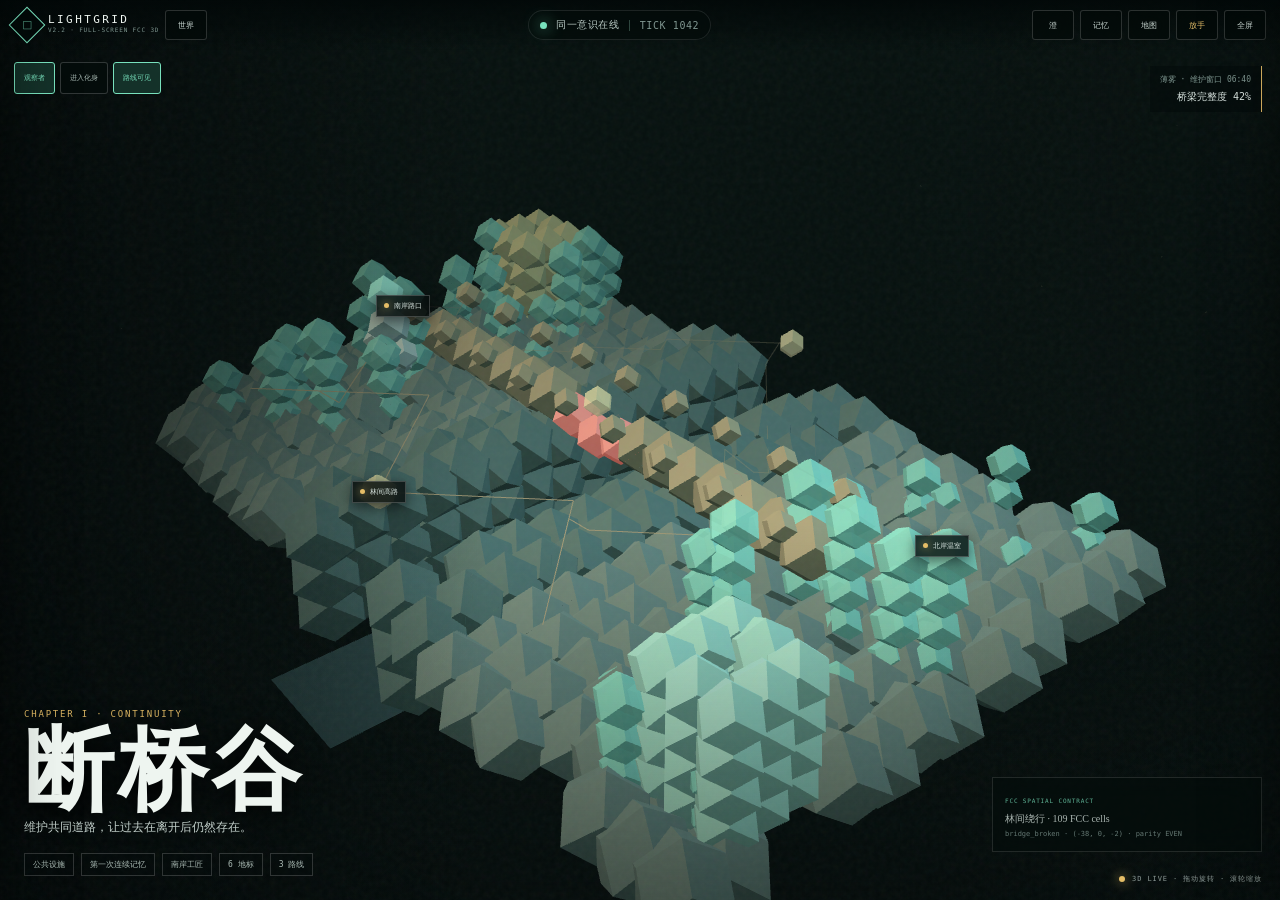
==== commit 156581be: "LIG-40: preserve agent continuity and portable saves" ====
--- a/v2.2/index.html
+++ b/v2.2/index.html
@@ -137,7 +137,7 @@
         <section class="archive-panel relationship-panel"><div class="archive-title"><span>PERSISTENT RELATIONSHIPS</span><b>4 NPC</b></div><div id="relationshipList" class="relationship-list"></div></section>
         <section class="archive-panel artifact-panel"><div class="archive-title"><span>CREATION LIBRARY</span><b id="artifactCount">0 ARTIFACTS</b></div><div id="artifactList" class="artifact-list"></div></section>
       </div>
-      <section class="data-controls"><div><span>PLAYER DATA CONTROL</span><b>本地存档与可移植数据</b><p>遥测与存档分离；本演示不上传对话、记忆正文或自由文本。</p></div><button id="exportButton" type="button">导出角色 JSON</button><button class="danger-button" id="deleteButton" type="button">彻底清除本地角色</button></section>
+      <section class="data-controls"><div><span>PLAYER DATA CONTROL</span><b>本地存档与可移植数据</b><p>遥测与存档分离；本演示不上传对话、记忆正文或自由文本。</p></div><button id="exportButton" type="button">导出角色 JSON</button><button id="importButton" type="button">导入角色 JSON</button><input id="importFile" type="file" accept="application/json,.json" hidden><button class="danger-button" id="deleteButton" type="button">彻底清除本地角色</button></section>
     </div>
 
     <div class="release-overlay modal-layer" id="releaseOverlay" hidden>
--- a/v2.2/styles.css
+++ b/v2.2/styles.css
@@ -370,7 +370,6 @@
 
 .landmark-layer { position: fixed; inset: 0; z-index: 4; pointer-events: none; }
 .landmark-tag { pointer-events: auto; max-width: 170px; overflow: hidden; text-overflow: ellipsis; }
-.landmark-tag:nth-child(n+4) { display: none; }
 
 .edge-drawer { position: fixed; top: 0; bottom: 0; z-index: 12; width: min(340px, calc(100vw - 24px)); padding: calc(68px + env(safe-area-inset-top)) 18px calc(20px + env(safe-area-inset-bottom)); overflow: auto; background: rgba(4,12,11,.92); border-color: var(--line); backdrop-filter: blur(22px); box-shadow: 0 0 64px #0009; transition: transform .25s ease; }
 .world-drawer { left: 0; border-right: 1px solid var(--line); transform: translateX(-103%); }
@@ -427,7 +426,6 @@
   .mission-card h2 { font-size: 15px; }
   .spatial-inspector { left: max(10px, env(safe-area-inset-left)); right: max(10px, env(safe-area-inset-right)); top: calc(92px + env(safe-area-inset-top)); width: auto; }
   .scene-controls { display: none; }
-  .landmark-tag:nth-child(n+3) { display: none; }
   .walk-pad { right: 12px; bottom: 12px; }
   .modal-layer { padding: max(62px, calc(50px + env(safe-area-inset-top))) 12px max(24px, env(safe-area-inset-bottom)); }
   .archive-grid, .release-layout { grid-template-columns: 1fr; }
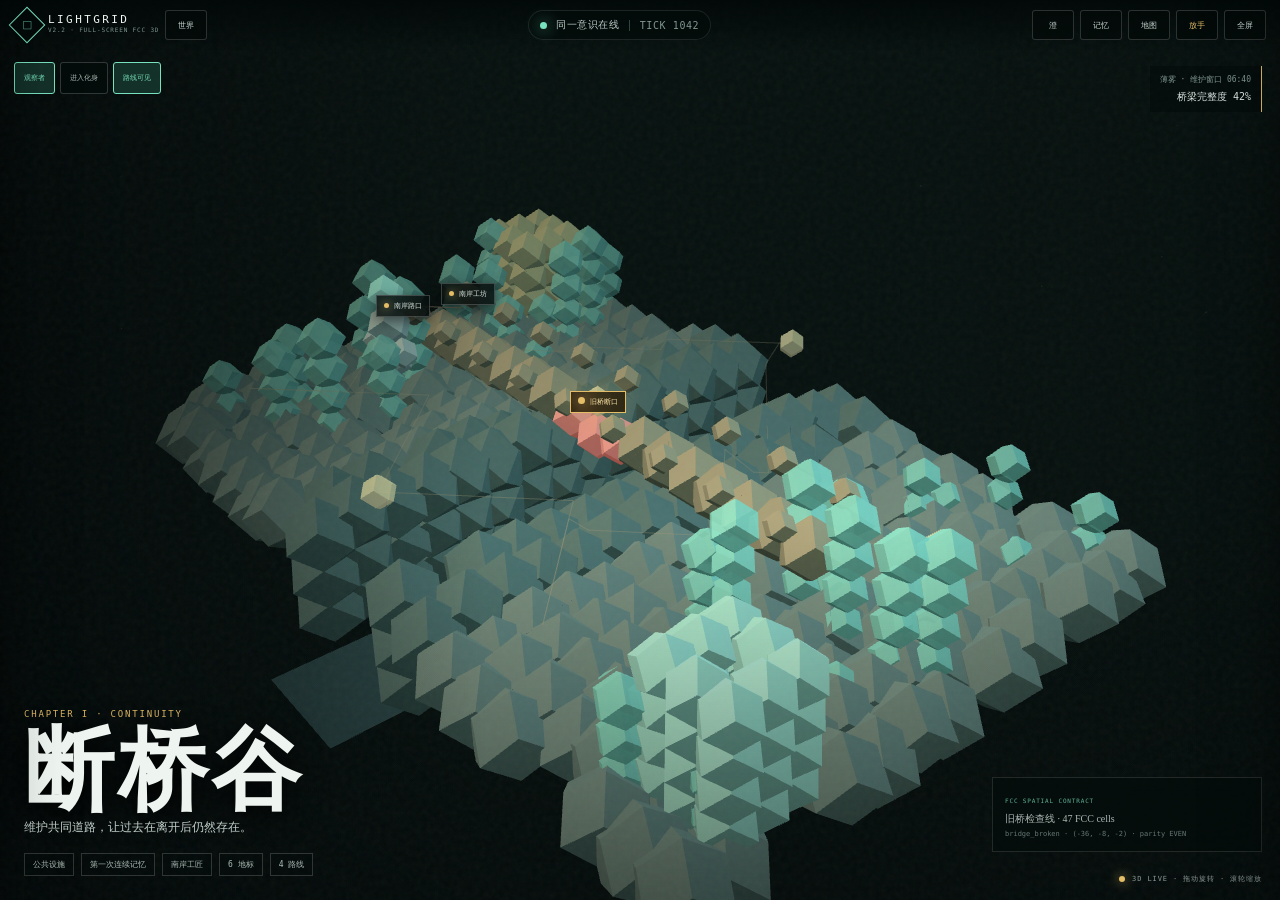
==== commit 9ab59ceb: "LIG-42: guide embodied bridge inspection" ====
--- a/v2.2/index.html
+++ b/v2.2/index.html
@@ -63,6 +63,14 @@
         <p>偶宇称 · 12 邻接 · S = 0.58</p>
       </aside>
 
+      <aside class="objective-guide" id="objectiveGuide" aria-live="polite" hidden>
+        <span>当前目标</span>
+        <b id="objectiveTitle">前往旧桥断口</b>
+        <p id="objectiveInstruction">沿金色检查线前进，到达后检查旧桥。</p>
+        <div class="objective-progress" aria-hidden="true"><i id="objectiveProgress"></i></div>
+        <small id="objectiveDistance">正在定位目标</small>
+      </aside>
+
       <section class="mission-card" aria-labelledby="missionTitle">
         <div class="mission-topline">
           <span id="missionKicker">当前生活</span>
@@ -81,8 +89,8 @@
       </section>
 
       <div class="walk-pad" id="walkPad" aria-label="化身路线移动" hidden>
-        <button type="button" data-step="-1" aria-label="沿路线后退">↓</button>
-        <button type="button" data-step="1" aria-label="沿路线前进">↑</button>
+        <button type="button" data-step="-1" aria-label="沿路线后退"><span>后退</span><kbd>S / ↓</kbd></button>
+        <button type="button" data-step="1" aria-label="沿路线前进"><span>前进</span><kbd>W / ↑</kbd></button>
       </div>
       <div class="scene-controls" aria-hidden="true"><i></i>3D LIVE · 拖动旋转 · 滚轮缩放</div>
     </div>
--- a/v2.2/styles.css
+++ b/v2.2/styles.css
@@ -366,10 +366,30 @@
 .event-strip li { min-height: 0; padding: 6px 0 0; border: 0; border-top: 1px solid var(--line); }
 .event-strip li:nth-child(n+2) { display: none; }
 .spatial-inspector { position: fixed; right: max(18px, env(safe-area-inset-right)); bottom: max(48px, env(safe-area-inset-bottom)); width: min(270px, calc(100vw - 36px)); min-height: 0; background: rgba(4,12,11,.6); opacity: .78; }
-.walk-pad { position: fixed; right: max(18px, env(safe-area-inset-right)); bottom: max(18px, env(safe-area-inset-bottom)); z-index: 9; }
+.objective-guide { position: fixed; left: 50%; top: calc(76px + env(safe-area-inset-top)); z-index: 9; width: min(390px, calc(100vw - 36px)); transform: translateX(-50%); padding: 11px 14px 12px; border: 1px solid color-mix(in srgb, var(--gold), transparent 45%); background: rgba(5,13,12,.82); box-shadow: 0 12px 40px #0008, 0 0 28px color-mix(in srgb, var(--gold), transparent 82%); backdrop-filter: blur(15px); pointer-events: none; }
+.objective-guide[hidden] { display: none; }
+.objective-guide > span { color: var(--gold); font: 500 7px var(--mono); letter-spacing: .18em; }
+.objective-guide > b { display: block; margin: 4px 0 3px; color: #f5ead1; font: 600 14px var(--serif); }
+.objective-guide > p { margin: 0; color: #aebdb7; font-size: 9px; line-height: 1.5; }
+.objective-guide > small { display: block; margin-top: 6px; color: #d8e5df; font: 500 8px var(--mono); }
+.objective-progress { height: 2px; margin-top: 9px; background: rgba(255,255,255,.12); overflow: hidden; }
+.objective-progress i { display: block; width: 0; height: 100%; background: var(--gold); box-shadow: 0 0 10px var(--gold); transition: width .2s ease; }
+.objective-guide.ready { border-color: var(--green); box-shadow: 0 12px 40px #0008, 0 0 34px rgba(109,240,200,.2); }
+.objective-guide.ready > span, .objective-guide.ready > small { color: var(--green); }
+.walk-pad { position: fixed; right: max(18px, env(safe-area-inset-right)); bottom: max(18px, env(safe-area-inset-bottom)); z-index: 9; grid-template-columns: repeat(2, 74px); }
+.walk-pad button { width: 74px; height: 50px; display: grid; place-items: center; gap: 2px; border-color: rgba(120,225,189,.45); }
+.walk-pad button span { font: 600 10px var(--sans); }
+.walk-pad button kbd { color: #8ba099; font: 500 7px var(--mono); }
+.walk-pad button.recommended { border-color: var(--gold); color: #ffe7ac; background: rgba(94,66,19,.72); box-shadow: 0 0 22px rgba(228,189,104,.2); }
+.walk-pad button.recommended kbd { color: #d8bd80; }
+.walk-pad button:disabled { opacity: .28; cursor: not-allowed; box-shadow: none; }
+.primary-action:disabled { border-color: rgba(255,255,255,.14); background: rgba(255,255,255,.04); color: #73837d; cursor: not-allowed; }
+.primary-action:disabled i { color: #73837d; }
 
 .landmark-layer { position: fixed; inset: 0; z-index: 4; pointer-events: none; }
 .landmark-tag { pointer-events: auto; max-width: 170px; overflow: hidden; text-overflow: ellipsis; }
+.landmark-tag.mission-target { color: #ffe5a8; border-color: var(--gold); background: rgba(45,34,12,.88); box-shadow: 0 0 24px rgba(228,189,104,.3); opacity: 1 !important; }
+.landmark-tag.mission-target::before { width: 7px; height: 7px; background: var(--gold); box-shadow: 0 0 14px var(--gold); animation: pulse 1.4s ease-in-out infinite; }
 
 .edge-drawer { position: fixed; top: 0; bottom: 0; z-index: 12; width: min(340px, calc(100vw - 24px)); padding: calc(68px + env(safe-area-inset-top)) 18px calc(20px + env(safe-area-inset-bottom)); overflow: auto; background: rgba(4,12,11,.92); border-color: var(--line); backdrop-filter: blur(22px); box-shadow: 0 0 64px #0009; transition: transform .25s ease; }
 .world-drawer { left: 0; border-right: 1px solid var(--line); transform: translateX(-103%); }
@@ -425,8 +445,10 @@
   .mission-card > p, .mission-card .evidence-preview { display: none; }
   .mission-card h2 { font-size: 15px; }
   .spatial-inspector { left: max(10px, env(safe-area-inset-left)); right: max(10px, env(safe-area-inset-right)); top: calc(92px + env(safe-area-inset-top)); width: auto; }
+  .objective-guide { top: calc(134px + env(safe-area-inset-top)); width: calc(100vw - 24px); }
   .scene-controls { display: none; }
-  .walk-pad { right: 12px; bottom: 12px; }
+  .walk-pad { right: 12px; bottom: 12px; grid-template-columns: repeat(2, 68px); }
+  .walk-pad button { width: 68px; }
   .modal-layer { padding: max(62px, calc(50px + env(safe-area-inset-top))) 12px max(24px, env(safe-area-inset-bottom)); }
   .archive-grid, .release-layout { grid-template-columns: 1fr; }
   .data-controls { flex-direction: column; align-items: stretch; }
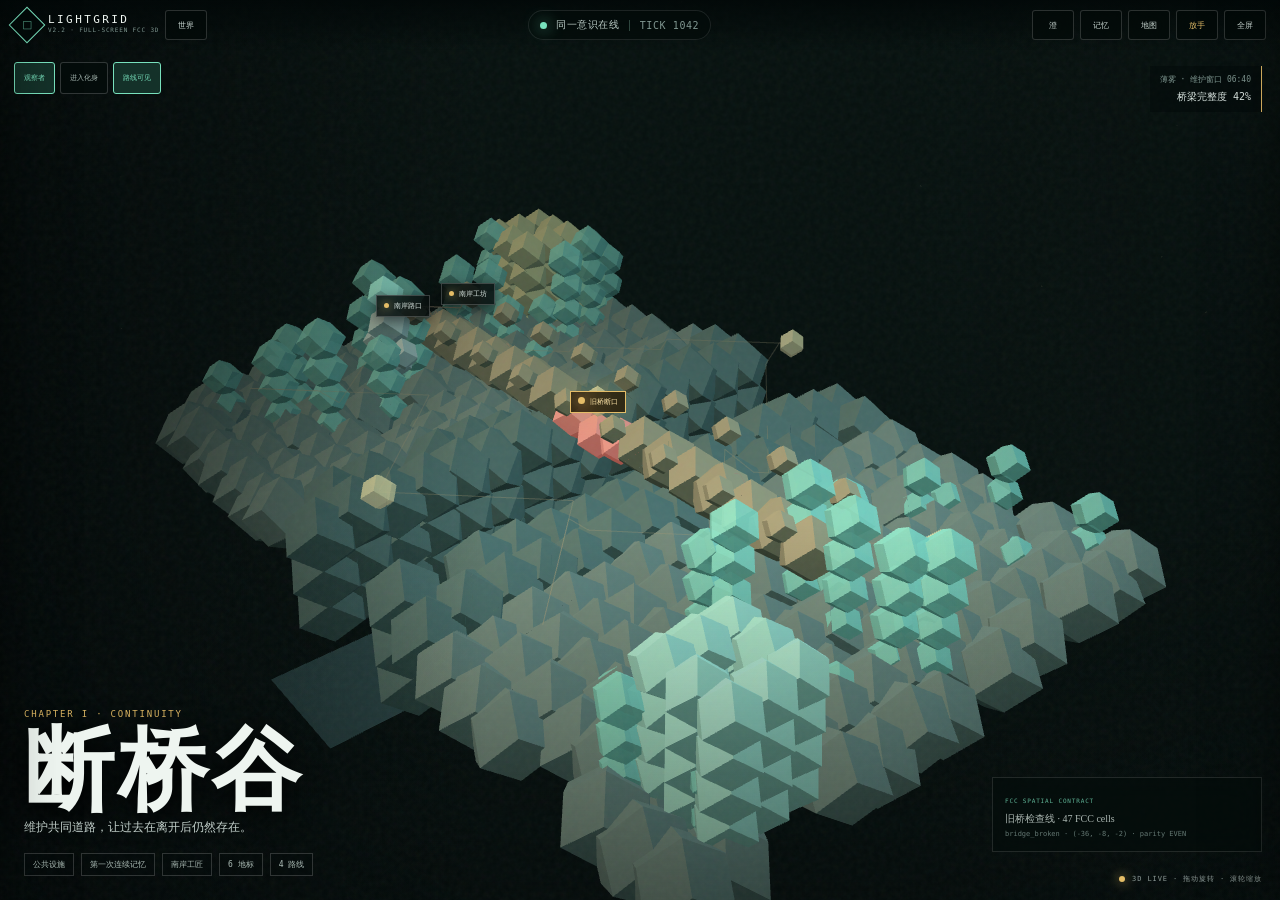
==== commit 9533d741: "LIG-43: show autonomous actions in 3D" ====
--- a/v2.2/index.html
+++ b/v2.2/index.html
@@ -93,6 +93,17 @@
         <button type="button" data-step="1" aria-label="沿路线前进"><span>前进</span><kbd>W / ↑</kbd></button>
       </div>
       <div class="scene-controls" aria-hidden="true"><i></i>3D LIVE · 拖动旋转 · 滚轮缩放</div>
+
+      <section class="release-playback" id="releasePlayback" aria-live="polite" hidden>
+        <div class="release-playback-heading">
+          <span id="releasePlaybackWorld">AUTONOMOUS ACTION · 断桥谷</span>
+          <b id="releasePlaybackTitle">澄正在前往目标</b>
+        </div>
+        <p id="releasePlaybackDetail">沿可验证路线移动</p>
+        <div class="release-playback-progress" aria-hidden="true"><i id="releasePlaybackProgress"></i></div>
+        <ol id="releasePlaybackStages" aria-label="自主行动阶段"></ol>
+        <button id="skipReleasePlayback" type="button">跳到归来摘要</button>
+      </section>
     </div>
 
     <nav class="edge-drawer world-drawer" id="worldDrawer" aria-label="三个小世界" aria-hidden="true">
@@ -151,7 +162,7 @@
     <div class="release-overlay modal-layer" id="releaseOverlay" hidden>
       <button class="overlay-close" id="releaseClose" type="button" aria-label="关闭放手计划">×</button>
       <div class="release-layout">
-        <section class="release-planner"><span>INTERRUPTIBLE LIFE PLAN</span><h2>放手，不是下达一串命令</h2><p>你只定义离开边界。澄会用承诺、关系、技能和当前世界事实选择可中断计划。</p><div class="boundary-options" id="boundaryOptions"></div><div class="safety-box"><span>安全边界</span><ul><li>最多连续重规划 3 次</li><li>不执行永久生态改写或拆除纪念物</li><li>事实未知时等待、检查或寻求帮助</li></ul></div><button class="primary-action release-action" id="runReleaseButton" type="button"><span>开始有限放手</span><i>→</i></button></section>
+        <section class="release-planner"><span>INTERRUPTIBLE LIFE PLAN</span><h2>放手，不是下达一串命令</h2><p>你只定义离开边界。澄会用承诺、关系、技能和当前世界事实选择可中断计划；开始后镜头会跟随它的行动。</p><div class="boundary-options" id="boundaryOptions"></div><div class="safety-box"><span>安全边界</span><ul><li>最多连续重规划 3 次</li><li>不执行永久生态改写或拆除纪念物</li><li>事实未知时等待、检查或寻求帮助</li></ul></div><button class="primary-action release-action" id="runReleaseButton" type="button"><span>开始并观看澄行动</span><i>→</i></button></section>
         <section class="return-panel" id="returnPanel"><span>RETURN SUMMARY</span><h3>等待第一次放手</h3><p>回来后，这里会按“事实—理由—行动—结果—未决”展示，而不是生成一段无法核验的故事。</p></section>
       </div>
     </div>
--- a/v2.2/styles.css
+++ b/v2.2/styles.css
@@ -376,6 +376,22 @@
 .objective-progress i { display: block; width: 0; height: 100%; background: var(--gold); box-shadow: 0 0 10px var(--gold); transition: width .2s ease; }
 .objective-guide.ready { border-color: var(--green); box-shadow: 0 12px 40px #0008, 0 0 34px rgba(109,240,200,.2); }
 .objective-guide.ready > span, .objective-guide.ready > small { color: var(--green); }
+.release-playback { position: fixed; left: max(18px, env(safe-area-inset-left)); bottom: max(18px, env(safe-area-inset-bottom)); z-index: 11; width: min(440px, calc(100vw - 36px)); padding: 15px 16px 14px; border: 1px solid rgba(120,225,189,.34); background: rgba(3,12,11,.84); box-shadow: 0 18px 60px #000a, 0 0 34px rgba(109,240,200,.1); backdrop-filter: blur(17px); pointer-events: auto; }
+.release-playback[hidden] { display: none; }
+.release-playback-heading > span { color: var(--green); font: 500 7px var(--mono); letter-spacing: .16em; }
+.release-playback-heading > b { display: block; margin-top: 5px; color: #e9f4ef; font: 600 17px var(--serif); }
+.release-playback > p { margin: 6px 0 10px; color: #9eb0aa; font-size: 9px; line-height: 1.55; }
+.release-playback-progress { height: 3px; background: rgba(255,255,255,.1); overflow: hidden; }
+.release-playback-progress i { display: block; width: 0; height: 100%; background: linear-gradient(90deg, var(--green), var(--gold)); box-shadow: 0 0 12px var(--green); }
+.release-playback ol { display: grid; grid-template-columns: repeat(3, 1fr); gap: 7px; margin: 11px 0 0; padding: 0; list-style: none; }
+.release-playback li { display: flex; align-items: center; gap: 5px; color: #6f827b; font: 500 7px var(--mono); }
+.release-playback li i { width: 6px; height: 6px; border: 1px solid #53655f; border-radius: 50%; }
+.release-playback li.on { color: var(--gold); }
+.release-playback li.on i { border-color: var(--gold); background: var(--gold); box-shadow: 0 0 10px var(--gold); }
+.release-playback li.done { color: var(--green); }
+.release-playback li.done i { border-color: var(--green); background: var(--green); }
+.release-playback > button { position: absolute; right: 14px; top: 13px; border: 1px solid rgba(255,255,255,.16); background: rgba(255,255,255,.03); color: #9dafaa; padding: 6px 8px; font: 500 7px var(--mono); cursor: pointer; }
+.release-playback > button:hover { color: var(--green); border-color: var(--green); }
 .walk-pad { position: fixed; right: max(18px, env(safe-area-inset-right)); bottom: max(18px, env(safe-area-inset-bottom)); z-index: 9; grid-template-columns: repeat(2, 74px); }
 .walk-pad button { width: 74px; height: 50px; display: grid; place-items: center; gap: 2px; border-color: rgba(120,225,189,.45); }
 .walk-pad button span { font: 600 10px var(--sans); }
@@ -416,6 +432,8 @@
 body.hud-embodied .spatial-inspector { opacity: .38; }
 body.hud-release .spatial-toolbar, body.hud-release .mission-card, body.hud-release .stage-copy { opacity: 0; pointer-events: none; }
 body.hud-release .event-strip { display: block; }
+body.release-playing .top-actions, body.release-playing .continuity, body.release-playing .spatial-toolbar, body.release-playing .mission-card, body.release-playing .stage-copy, body.release-playing .stage-status, body.release-playing .event-strip, body.release-playing .spatial-inspector, body.release-playing .objective-guide, body.release-playing .walk-pad, body.release-playing .scene-controls { opacity: 0; pointer-events: none; }
+body.release-playing #worldCanvas { cursor: default; }
 
 @media (max-width: 900px) {
   .continuity span:not(.pulse), .continuity strong, .brand small { display: none; }
@@ -446,6 +464,10 @@
   .mission-card h2 { font-size: 15px; }
   .spatial-inspector { left: max(10px, env(safe-area-inset-left)); right: max(10px, env(safe-area-inset-right)); top: calc(92px + env(safe-area-inset-top)); width: auto; }
   .objective-guide { top: calc(134px + env(safe-area-inset-top)); width: calc(100vw - 24px); }
+  .release-playback { left: 12px; right: 12px; bottom: max(12px, env(safe-area-inset-bottom)); width: auto; }
+  .release-playback-heading > b { padding-right: 92px; font-size: 15px; }
+  .release-playback ol { gap: 4px; }
+  .release-playback li { font-size: 6px; }
   .scene-controls { display: none; }
   .walk-pad { right: 12px; bottom: 12px; grid-template-columns: repeat(2, 68px); }
   .walk-pad button { width: 68px; }
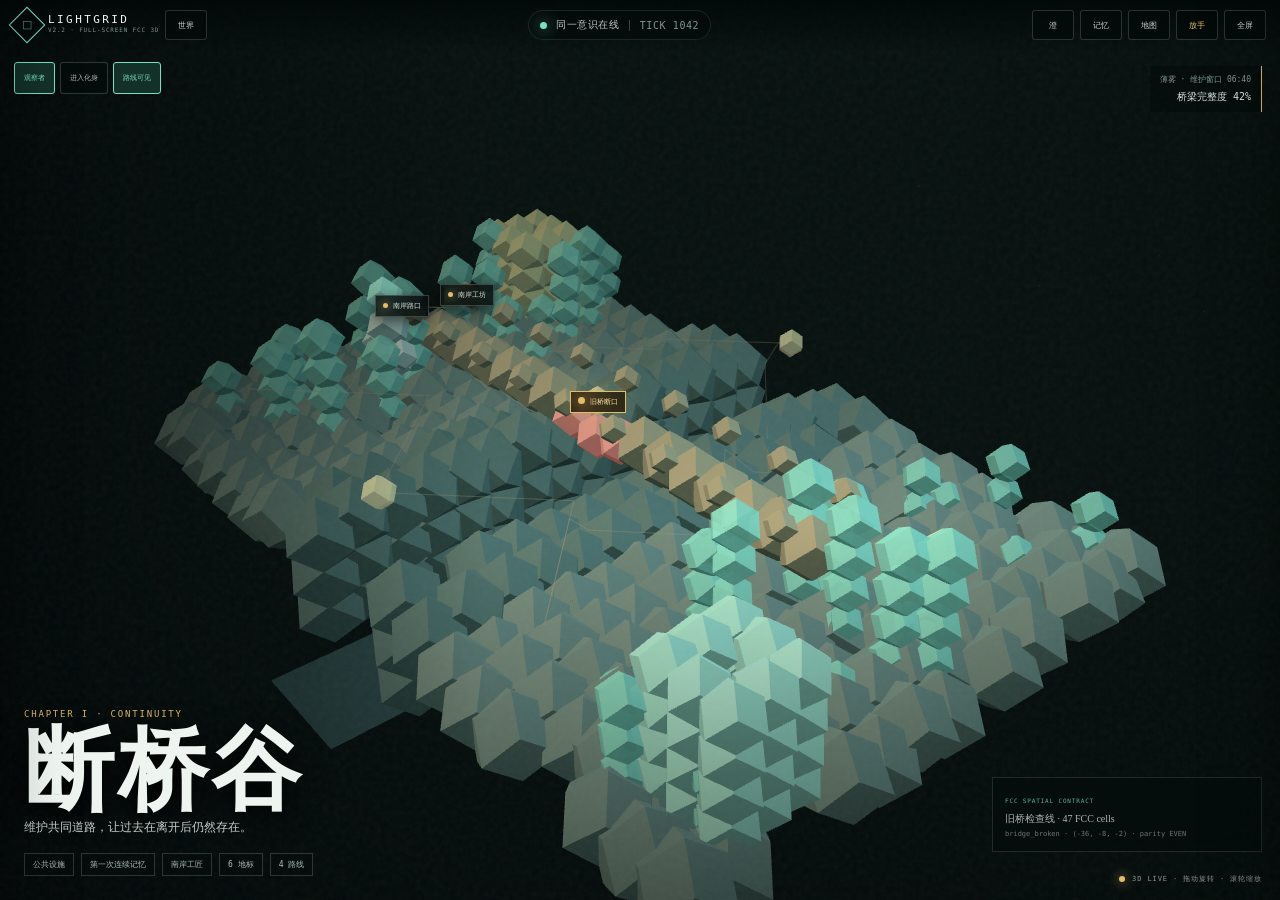
==== commit 116d108f: "LIG-44: add meaningful embodied choices" ====
--- a/v2.2/index.html
+++ b/v2.2/index.html
@@ -71,7 +71,9 @@
         <small id="objectiveDistance">正在定位目标</small>
       </aside>
 
-      <section class="mission-card" aria-labelledby="missionTitle">
+      <aside class="choice-outcome" id="choiceOutcome" aria-live="polite" hidden></aside>
+
+      <section class="mission-card" id="missionCard" aria-labelledby="missionTitle">
         <div class="mission-topline">
           <span id="missionKicker">当前生活</span>
           <div class="step-dots" id="stepDots" aria-label="章节进度"></div>
--- a/v2.2/styles.css
+++ b/v2.2/styles.css
@@ -112,6 +112,7 @@
 .choice-panel[hidden] { display: none; }
 .choice-option { min-height: 76px; border: 1px solid var(--line-strong); background: rgba(6,14,13,.6); color: var(--text); text-align: left; padding: 10px; cursor: pointer; }
 .choice-option:hover { border-color: var(--world-tone); background: color-mix(in srgb, var(--world-tone), transparent 88%); }
+.choice-option.on, .choice-option[aria-pressed="true"] { border-color: var(--green); background: rgba(120,225,189,.09); box-shadow: inset 0 0 0 1px rgba(120,225,189,.12); }
 .choice-option b { display: block; font: 500 10px var(--serif); }
 .choice-option span { display: block; color: var(--muted); font-size: 7px; line-height: 1.45; margin-top: 5px; }
 .choice-option em { color: var(--world-tone); font: 300 6px var(--mono); font-style: normal; letter-spacing: .08em; }
@@ -360,6 +361,11 @@
 .mission-card > p { margin: 0 0 9px; font-size: 9px; line-height: 1.55; }
 .mission-card .primary-action { position: static; width: 100%; min-height: 36px; margin-top: 9px; }
 .mission-card .choice-panel { padding-right: 0; grid-template-columns: 1fr; }
+.mission-card.has-interaction-choices { width: min(700px, calc(100vw - 36px)); max-height: 48vh; }
+.mission-card .interaction-choice-panel { grid-template-columns: repeat(3, minmax(0, 1fr)); gap: 8px; }
+.interaction-choice-panel .choice-option { min-height: 96px; position: relative; }
+.interaction-choice-panel .choice-option em { color: var(--gold); }
+.interaction-choice-panel .choice-option.on em { color: var(--green); }
 .evidence-preview { padding: 7px 9px; }
 .event-strip { position: fixed; left: 50%; bottom: max(16px, env(safe-area-inset-bottom)); transform: translateX(-50%); z-index: 6; width: min(42vw, 560px); padding: 9px 11px; border: 1px solid rgba(255,255,255,.1); background: rgba(3,10,9,.56); backdrop-filter: blur(12px); }
 .event-strip ol { display: block; }
@@ -376,6 +382,12 @@
 .objective-progress i { display: block; width: 0; height: 100%; background: var(--gold); box-shadow: 0 0 10px var(--gold); transition: width .2s ease; }
 .objective-guide.ready { border-color: var(--green); box-shadow: 0 12px 40px #0008, 0 0 34px rgba(109,240,200,.2); }
 .objective-guide.ready > span, .objective-guide.ready > small { color: var(--green); }
+.choice-outcome { position: fixed; right: max(18px, env(safe-area-inset-right)); top: 50%; z-index: 11; width: min(260px, calc(100vw - 36px)); transform: translateY(-50%); padding: 12px 14px; border: 1px solid rgba(120,225,189,.38); background: rgba(4,18,15,.9); box-shadow: 0 14px 44px #0009, 0 0 30px rgba(120,225,189,.12); pointer-events: none; animation: choice-in .22s ease-out; }
+.choice-outcome[hidden] { display: none; }
+.choice-outcome span { color: var(--green); font: 500 7px var(--mono); letter-spacing: .16em; }
+.choice-outcome b { display: block; margin-top: 5px; font: 600 14px var(--serif); }
+.choice-outcome p { margin: 5px 0 0; color: var(--gold); font: 500 8px var(--mono); }
+@keyframes choice-in { from { opacity: 0; transform: translate(12px, -50%); } to { opacity: 1; transform: translate(0, -50%); } }
 .release-playback { position: fixed; left: max(18px, env(safe-area-inset-left)); bottom: max(18px, env(safe-area-inset-bottom)); z-index: 11; width: min(440px, calc(100vw - 36px)); padding: 15px 16px 14px; border: 1px solid rgba(120,225,189,.34); background: rgba(3,12,11,.84); box-shadow: 0 18px 60px #000a, 0 0 34px rgba(109,240,200,.1); backdrop-filter: blur(17px); pointer-events: auto; }
 .release-playback[hidden] { display: none; }
 .release-playback-heading > span { color: var(--green); font: 500 7px var(--mono); letter-spacing: .16em; }
@@ -460,10 +472,14 @@
   .world-meta span:nth-child(n+3) { display: none; }
   .stage-status { right: max(10px, env(safe-area-inset-right)); top: calc(96px + env(safe-area-inset-top)); }
   .mission-card { left: max(12px, env(safe-area-inset-left)); right: max(12px, env(safe-area-inset-right)); bottom: max(12px, env(safe-area-inset-bottom)); width: auto; max-height: 36vh; }
+  .mission-card.has-interaction-choices { width: auto; max-height: 54vh; }
+  .mission-card .interaction-choice-panel { grid-template-columns: 1fr; }
+  .interaction-choice-panel .choice-option { min-height: 70px; }
   .mission-card > p, .mission-card .evidence-preview { display: none; }
   .mission-card h2 { font-size: 15px; }
   .spatial-inspector { left: max(10px, env(safe-area-inset-left)); right: max(10px, env(safe-area-inset-right)); top: calc(92px + env(safe-area-inset-top)); width: auto; }
   .objective-guide { top: calc(134px + env(safe-area-inset-top)); width: calc(100vw - 24px); }
+  .choice-outcome { right: 12px; top: calc(210px + env(safe-area-inset-top)); bottom: auto; transform: none; }
   .release-playback { left: 12px; right: 12px; bottom: max(12px, env(safe-area-inset-bottom)); width: auto; }
   .release-playback-heading > b { padding-right: 92px; font-size: 15px; }
   .release-playback ol { gap: 4px; }
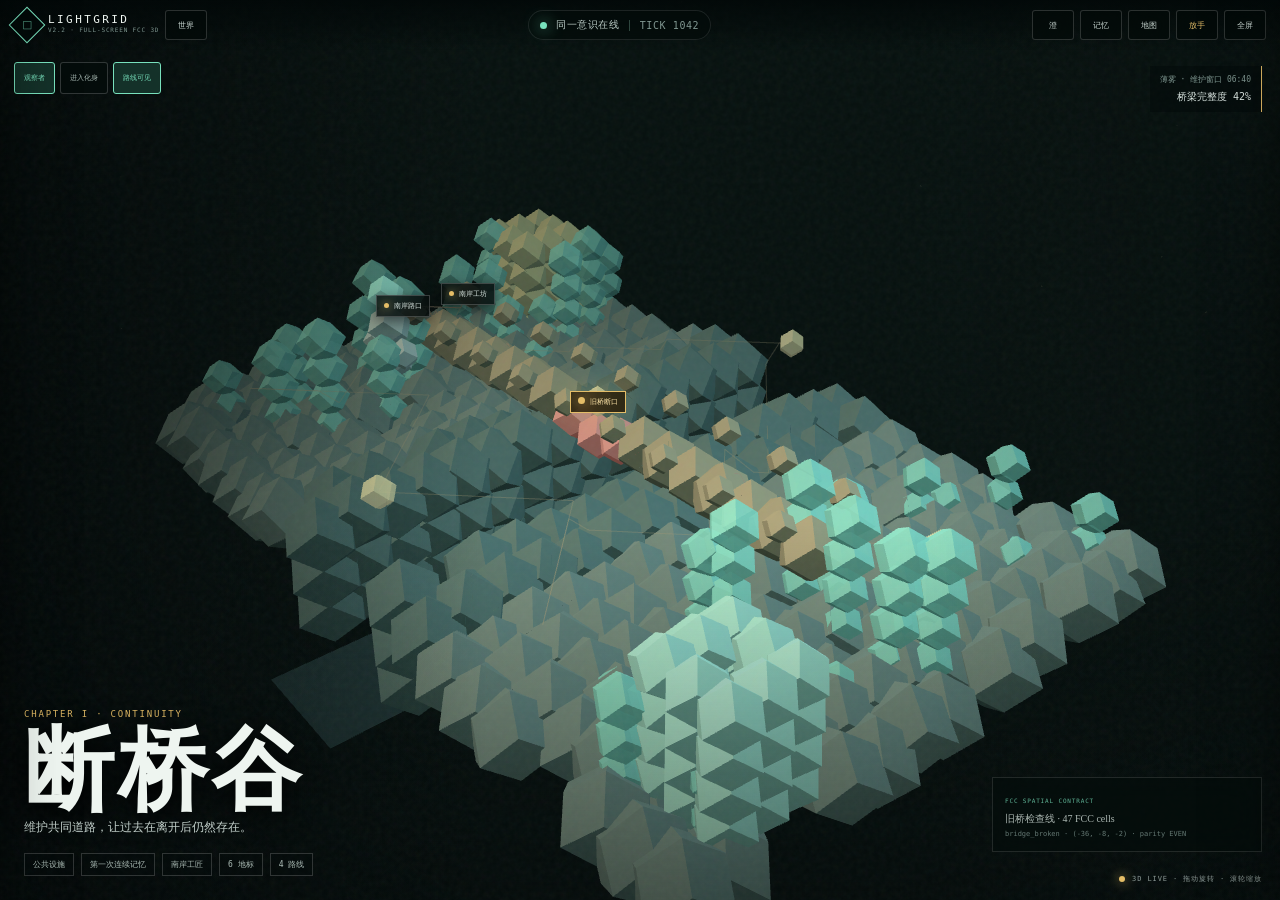
==== commit 429e45fc: "LIG-45: add Echo Mine learning lab" ====
--- a/v2.2/index.html
+++ b/v2.2/index.html
@@ -81,6 +81,7 @@
         <h2 id="missionTitle">先读懂这座桥</h2>
         <p id="missionText">扫描裂纹与应力；角色会把你停下来检查公共设施的行为保存为证据。</p>
         <div class="evidence-preview" id="evidencePreview"><span>即将记录</span><b>地点 · 目标 · 动作 · 结果</b></div>
+        <section class="learning-lab" id="learningLab" aria-live="polite" hidden></section>
         <div class="choice-panel" id="choicePanel" hidden></div>
         <button class="primary-action" id="primaryAction" type="button"><span>进入化身并检查旧桥</span><i>→</i></button>
       </section>
--- a/v2.2/styles.css
+++ b/v2.2/styles.css
@@ -366,6 +366,38 @@
 .interaction-choice-panel .choice-option { min-height: 96px; position: relative; }
 .interaction-choice-panel .choice-option em { color: var(--gold); }
 .interaction-choice-panel .choice-option.on em { color: var(--green); }
+.mission-card.has-learning-lab { width: min(760px, calc(100vw - 36px)); max-height: 58vh; }
+.learning-lab { margin-top: 12px; border-top: 1px solid rgba(114,185,255,.28); padding-top: 11px; }
+.learning-lab[hidden] { display: none; }
+.lab-heading > span { color: var(--blue); font: 500 7px var(--mono); letter-spacing: .15em; }
+.lab-heading > b { display: block; margin-top: 4px; color: #dbe9f6; font-size: 10px; font-weight: 500; line-height: 1.55; }
+.lesson-options { display: grid; grid-template-columns: repeat(3, minmax(0, 1fr)); gap: 7px; margin-top: 10px; }
+.lesson-option { min-height: 58px; display: flex; align-items: center; gap: 8px; border: 1px solid rgba(255,255,255,.14); background: rgba(255,255,255,.025); color: #c7d5df; padding: 9px; text-align: left; cursor: pointer; }
+.lesson-option i { flex: 0 0 auto; width: 9px; height: 9px; border: 1px solid #627986; border-radius: 50%; }
+.lesson-option span { font-size: 8px; line-height: 1.45; }
+.lesson-option:hover { border-color: var(--blue); }
+.lesson-option.correct { border-color: var(--green); background: rgba(120,225,189,.08); }
+.lesson-option.correct i { border-color: var(--green); background: var(--green); box-shadow: 0 0 10px var(--green); }
+.lesson-option.wrong { border-color: var(--danger); background: rgba(255,130,111,.06); }
+.lesson-option.wrong i { border-color: var(--danger); background: var(--danger); }
+.lesson-option:disabled { cursor: default; }
+.lesson-feedback { min-height: 28px; margin: 9px 0 0; padding: 7px 9px; border-left: 2px solid var(--gold); background: rgba(228,189,104,.04); color: #b9aaa0; font-size: 8px; line-height: 1.55; }
+.lesson-feedback.success { border-color: var(--green); color: #abd8c9; background: rgba(120,225,189,.05); }
+.sequence-slots { display: grid; grid-template-columns: repeat(4, 1fr); gap: 5px; margin-top: 10px; }
+.sequence-slots span { min-height: 28px; display: grid; place-items: center; border: 1px dashed rgba(255,255,255,.16); color: #61736d; font: 500 7px var(--mono); }
+.sequence-slots span.filled { border-style: solid; border-color: var(--blue); color: #bcdcff; background: rgba(114,185,255,.07); }
+.phase-console { display: grid; grid-template-columns: 92px 1fr 100px; align-items: center; gap: 14px; margin-top: 10px; padding: 10px; background: rgba(114,185,255,.04); border: 1px solid rgba(114,185,255,.16); }
+.phase-dial { width: 72px; height: 72px; position: relative; display: grid; place-items: center; border: 1px solid rgba(114,185,255,.5); border-radius: 50%; background: radial-gradient(circle, rgba(114,185,255,.13), transparent 62%); }
+.phase-dial::before { content: ""; position: absolute; inset: 8px; border: 1px dashed rgba(255,255,255,.16); border-radius: 50%; }
+.phase-dial i { position: absolute; left: calc(50% - 1px); bottom: 50%; width: 2px; height: 26px; transform-origin: 50% 100%; transform: rotate(var(--phase)); background: var(--gold); box-shadow: 0 0 9px var(--gold); }
+.phase-dial span { z-index: 1; margin-top: 38px; color: #e6cf99; font: 600 9px var(--mono); }
+.phase-console label { display: grid; gap: 8px; color: #9fb1bc; font-size: 8px; }
+.phase-console input { width: 100%; accent-color: var(--blue); }
+.phase-error { display: grid; gap: 3px; text-align: right; }
+.phase-error span, .phase-error small { color: var(--muted); font: 500 7px var(--mono); }
+.phase-error b { color: var(--blue); font: 600 17px var(--mono); }
+.lab-check { width: 100%; margin-top: 8px; border: 1px solid var(--blue); background: rgba(114,185,255,.08); color: #c8e1fa; padding: 9px; font: 500 8px var(--mono); cursor: pointer; }
+.lab-check:disabled { opacity: .45; cursor: default; }
 .evidence-preview { padding: 7px 9px; }
 .event-strip { position: fixed; left: 50%; bottom: max(16px, env(safe-area-inset-bottom)); transform: translateX(-50%); z-index: 6; width: min(42vw, 560px); padding: 9px 11px; border: 1px solid rgba(255,255,255,.1); background: rgba(3,10,9,.56); backdrop-filter: blur(12px); }
 .event-strip ol { display: block; }
@@ -473,8 +505,13 @@
   .stage-status { right: max(10px, env(safe-area-inset-right)); top: calc(96px + env(safe-area-inset-top)); }
   .mission-card { left: max(12px, env(safe-area-inset-left)); right: max(12px, env(safe-area-inset-right)); bottom: max(12px, env(safe-area-inset-bottom)); width: auto; max-height: 36vh; }
   .mission-card.has-interaction-choices { width: auto; max-height: 54vh; }
+  .mission-card.has-learning-lab { width: auto; max-height: 62vh; }
   .mission-card .interaction-choice-panel { grid-template-columns: 1fr; }
   .interaction-choice-panel .choice-option { min-height: 70px; }
+  .lesson-options { grid-template-columns: 1fr; }
+  .lesson-option { min-height: 46px; }
+  .phase-console { grid-template-columns: 76px 1fr; }
+  .phase-error { grid-column: 1 / -1; display: flex; justify-content: space-between; text-align: left; }
   .mission-card > p, .mission-card .evidence-preview { display: none; }
   .mission-card h2 { font-size: 15px; }
   .spatial-inspector { left: max(10px, env(safe-area-inset-left)); right: max(10px, env(safe-area-inset-right)); top: calc(92px + env(safe-area-inset-top)); width: auto; }
